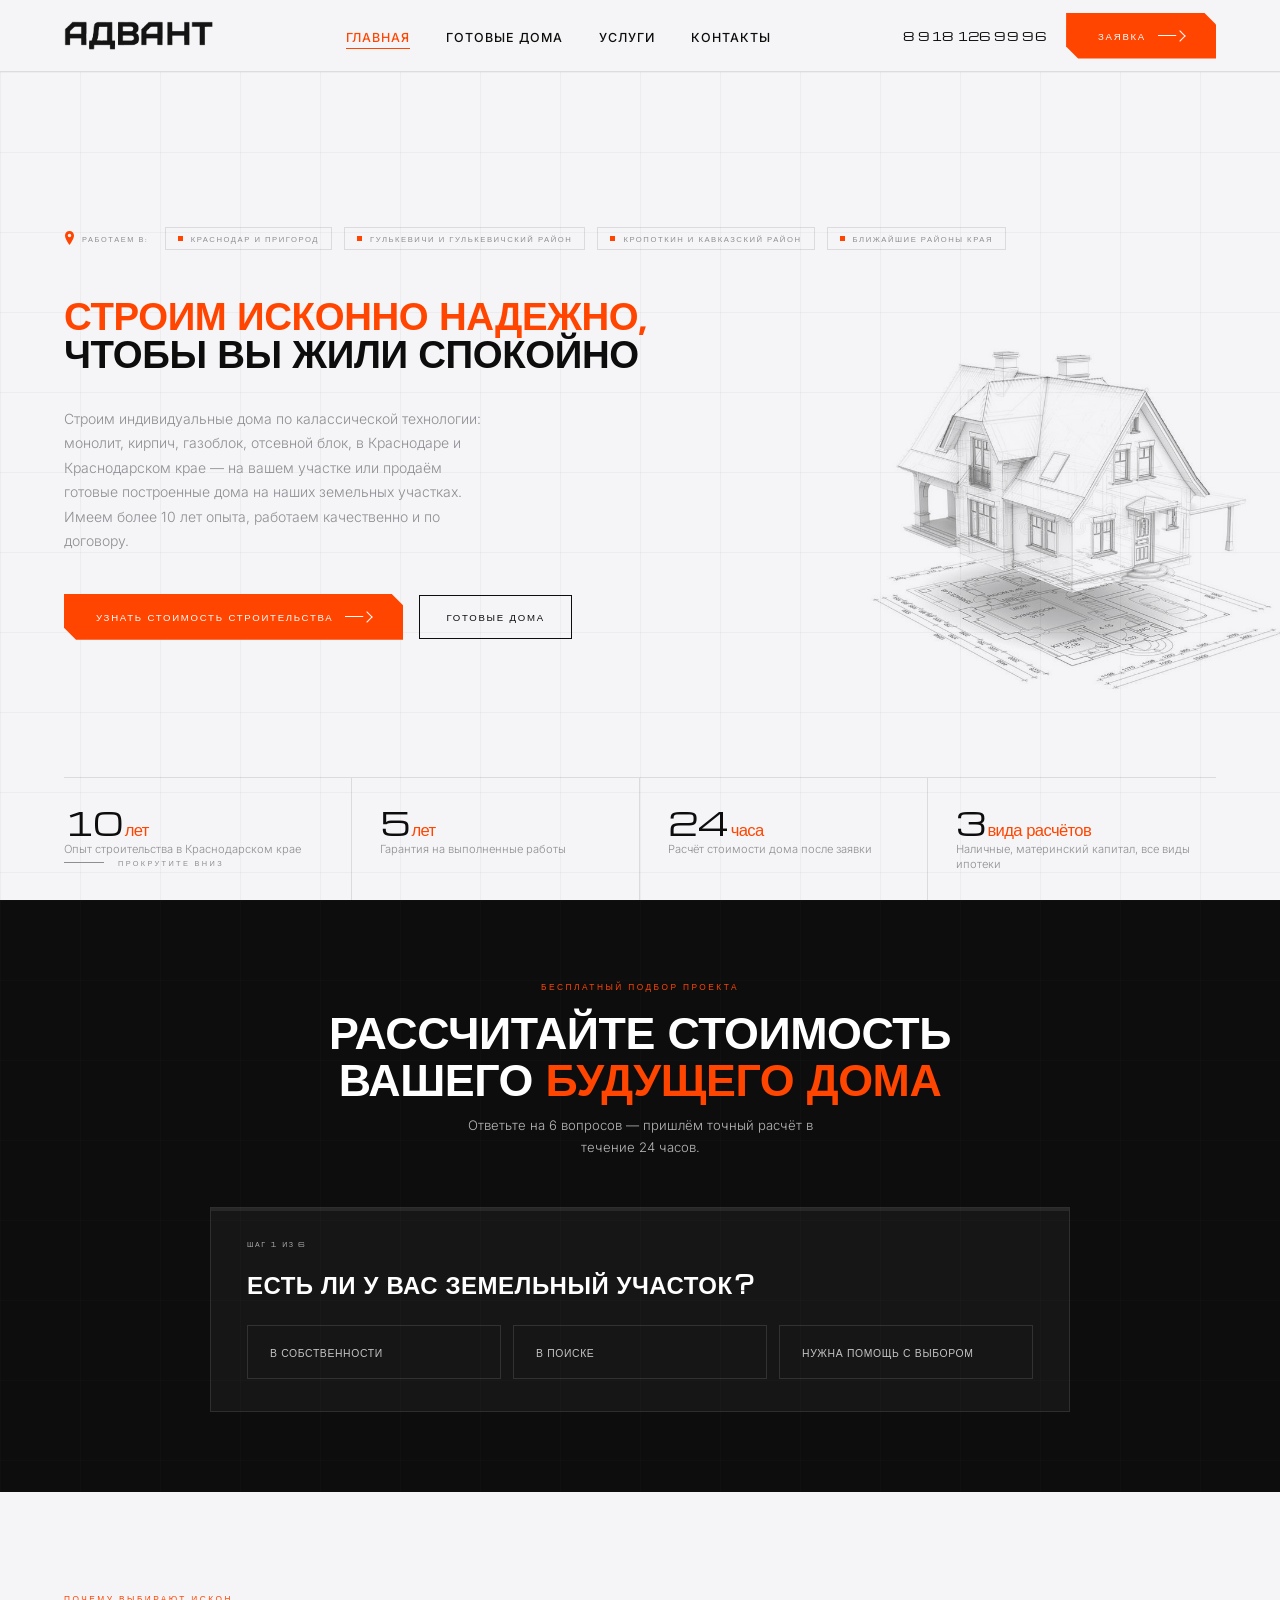
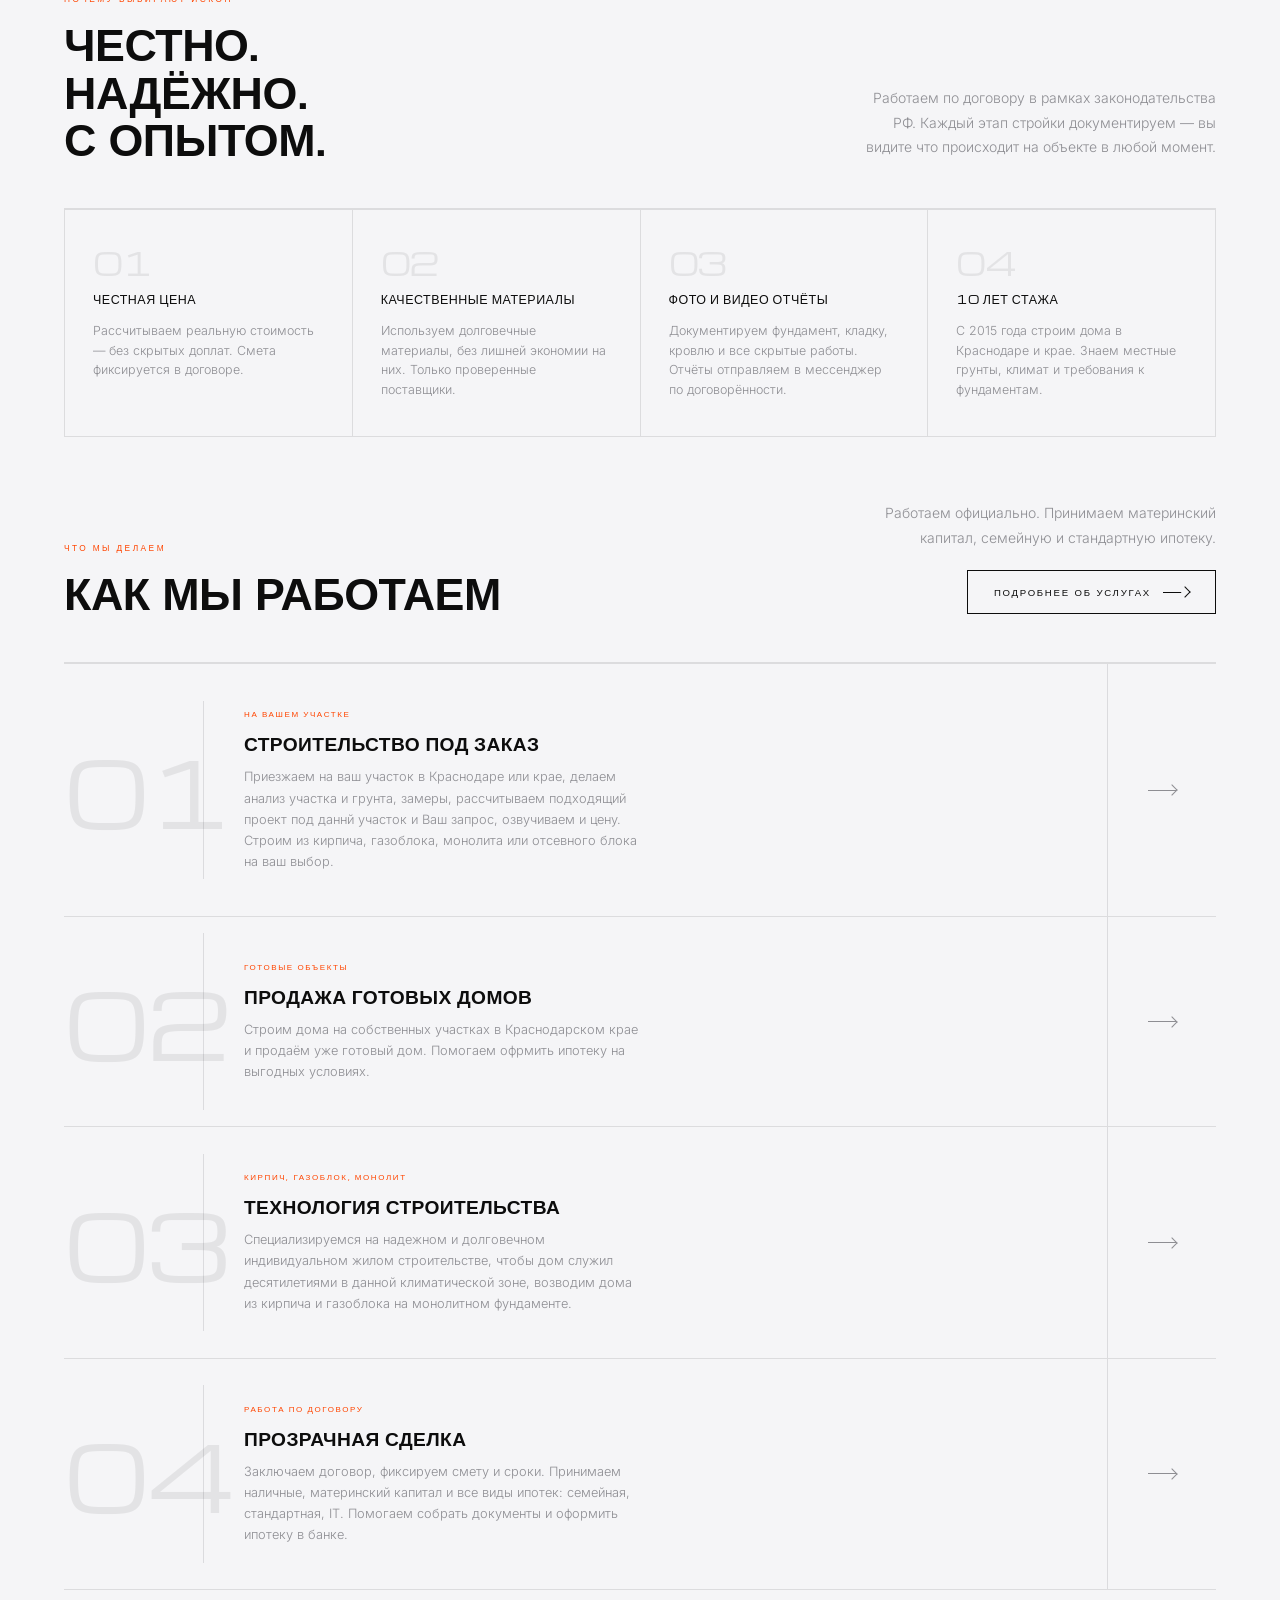
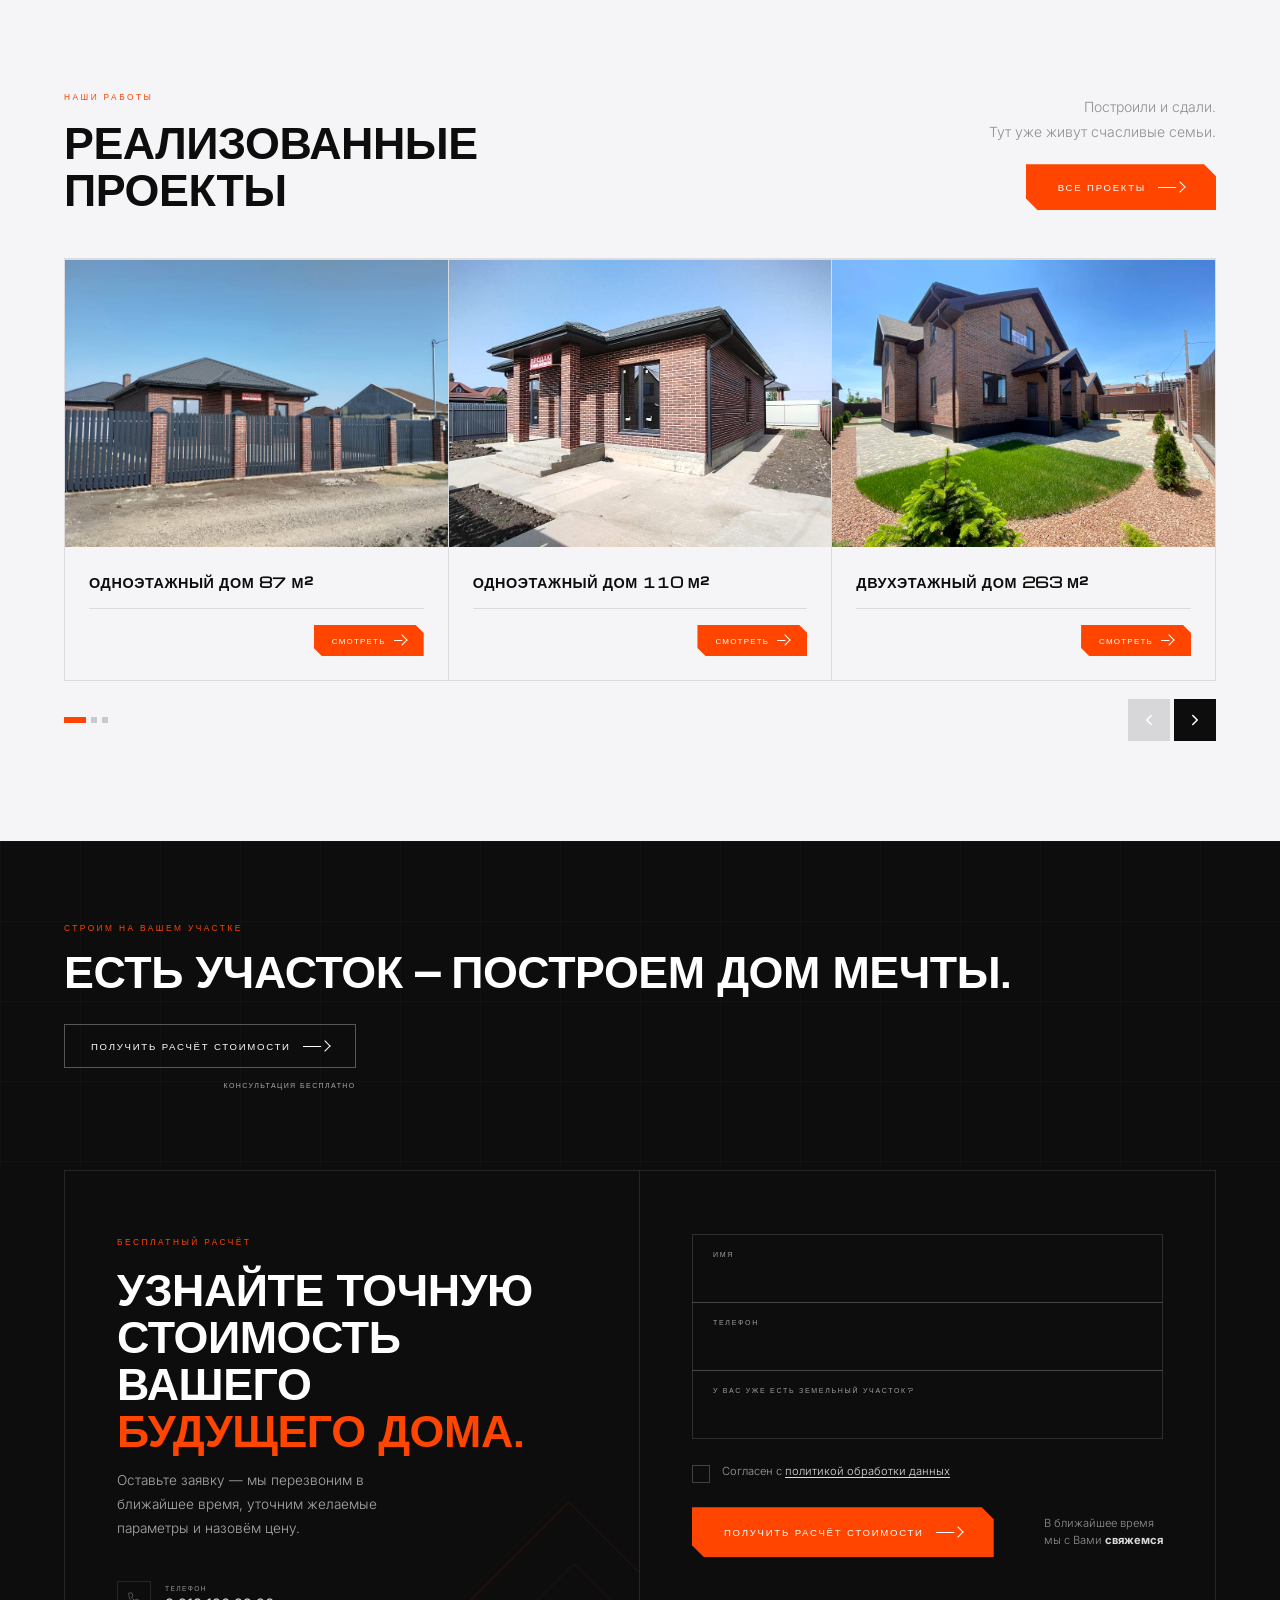
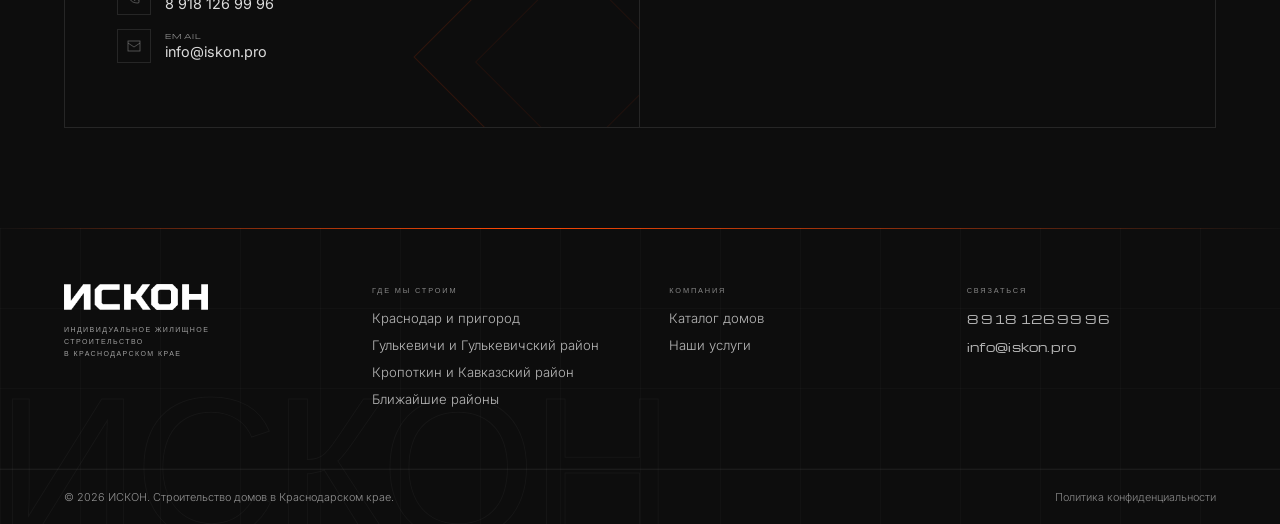
==== index.html @ a6f0900a "Add privacy policy editor to admin panel - data/privacy.json: privacy policy content extracted from " ====
<!DOCTYPE html>
<!-- v2.1.0 -->
<html lang="ru">
<head>
  <!-- Yandex.Metrika counter -->
  <script type="text/javascript">
    (function(m,e,t,r,i,k,a){
        m[i]=m[i]||function(){(m[i].a=m[i].a||[]).push(arguments)};
        m[i].l=1*new Date();
        for (var j = 0; j < document.scripts.length; j++) {if (document.scripts[j].src === r) { return; }}
        k=e.createElement(t),a=e.getElementsByTagName(t)[0],k.async=1,k.src=r,a.parentNode.insertBefore(k,a)
    })(window, document,'script','https://mc.yandex.ru/metrika/tag.js?id=109135165', 'ym');
    ym(109135165, 'init', {ssr:true, webvisor:true, clickmap:true, ecommerce:"dataLayer", referrer: document.referrer, url: location.href, accurateTrackBounce:true, trackLinks:true});
  </script>
  <noscript><div><img src="https://mc.yandex.ru/watch/109135165" style="position:absolute; left:-9999px;" alt="" /></div></noscript>
  <!-- /Yandex.Metrika counter -->
  <meta charset="UTF-8" />
  <meta name="viewport" content="width=device-width, initial-scale=1.0" />
  <title>ИСКОН — Строительство и продажа частных домов в Краснодаре и Краснодарском крае</title>
  <meta name="description" content="Строим качественные дома в Краснодаре и крае. 10 лет опыта. Используем кирпич и газоблок. Сопровождаем сделки по ипотеке. Фото-отчёты всех этапов строительства." />
  <meta name="keywords" content="строительство домов Краснодар, купить дом Краснодарский край, ИЖС Краснодар, кирпичный дом под ключ, дома из газоблока Краснодар" />
  <meta property="og:title"       content="ИСКОН — Строительство домов в Краснодаре" />
  <meta property="og:description" content="Строим на вашем участке и продаём готовые дома в Краснодарском крае. 10 лет опыта. Кирпич, газоблок, вальмовые кровли." />
  <meta property="og:image"       content="images/og-cover.jpg" />
  <meta property="og:type"        content="website" />
  <link rel="canonical" href="https://iskon.pro/" />
  <link rel="icon" href="images/favicon.ico" type="image/x-icon" />
  <link rel="preconnect" href="https://fonts.googleapis.com" />
  <link rel="preconnect" href="https://fonts.gstatic.com" crossorigin />
  <link href="https://fonts.googleapis.com/css2?family=Michroma&family=Inter:wght@300;400;500&display=swap" rel="stylesheet" />
  <link rel="stylesheet" href="css/main.css?v=5" />

  <style>
    body { padding-top: 72px; }

    /* HERO */
    .hero {
      min-height: calc(100svh - 72px);
      padding: 0 5vw;
      display: grid;
      grid-template-rows: 1fr auto;
      position: relative;
      overflow: hidden;
    }
    .hero::before {
      content: '';
      position: absolute; inset: 0;
      background-image:
        linear-gradient(rgba(13,13,13,0.035) 1px, transparent 1px),
        linear-gradient(90deg, rgba(13,13,13,0.035) 1px, transparent 1px);
      background-size: 80px 80px;
      pointer-events: none;
    }
    /* Эскиз дома — чертёж в сетке */
    .hero__bg-letter {
      position: absolute;
      right: -1vw; top: 54%;
      transform: translateY(-50%);
      width: clamp(240px, 34vw, 520px);
      user-select: none;
      pointer-events: none;
      mix-blend-mode: multiply;   /* убирает белый фон — видны только линии */
      opacity: 0.65;
    }
    .hero__inner {
      display: flex;
      flex-direction: column;
      justify-content: center;
      position: relative; z-index: 1;
      padding-top: 6vh;
      padding-bottom: 4vh;
    }
    .hero__labels {
      display: flex; gap: 12px; flex-wrap: wrap;
      margin-bottom: 44px;
      animation: fade-up 0.7s var(--ease) 0.1s both;
    }
    .hero__title {
      margin-bottom: 36px;
      animation: fade-up 0.9s var(--ease) 0.25s both;
    }
    .hero__title .accent { color: var(--orange); }
    .title-dot {
      display: inline-block;
      width: 10px; height: 10px;
      background: var(--orange);
      vertical-align: middle;
      margin: 0 14px 0.12em;
    }
    .hero__body {
      display: flex; flex-direction: column; gap: 40px;
      max-width: 640px;
      animation: fade-up 0.8s var(--ease) 0.5s both;
    }
    .hero__cta { display: flex; align-items: center; gap: 16px; flex-wrap: wrap; }

    .hero__stats {
      display: grid;
      grid-template-columns: repeat(4, 1fr);
      border-top: var(--divider);
      position: relative; z-index: 1;
      animation: fade-up 0.7s var(--ease) 0.85s both;
    }
    .stat {
      padding: 28px 0 28px 28px;
      border-right: var(--divider);
      display: flex; flex-direction: column; gap: 4px;
    }
    .stat:first-child { padding-left: 0; }
    .stat:last-child  { border-right: none; }
    .stat__val {
      font-family: var(--f-head);
      font-size: clamp(1.4rem, 2.5vw, 2.2rem);
      color: var(--black); letter-spacing: -0.02em; line-height: 1;
    }
    .stat__val .u { font-size: 0.52em; color: var(--orange); margin-left: 2px; }
    .stat__key {
      font-family: var(--f-body);
      font-size: 0.7rem; font-weight: 300;
      color: var(--grey); line-height: 1.35;
    }

    .scroll-hint {
      position: fixed;
      bottom: 32px; left: 5vw;
      display: flex; align-items: center; gap: 14px;
      z-index: 1;
      animation: fade-up 0.6s var(--ease) 1.2s both;
      transition: opacity 0.3s;
    }
    .scroll-hint.hidden { opacity: 0; pointer-events: none; }
    .scroll-line {
      width: 40px; height: 1px;
      background: var(--grey); position: relative; overflow: hidden;
    }
    .scroll-line::after {
      content: ''; position: absolute; top: 0; left: -100%;
      width: 100%; height: 100%;
      background: var(--orange);
      animation: scan-line 2.2s ease-in-out 1.5s infinite;
    }
    .scroll-text {
      font-family: var(--f-head);
      font-size: 0.46rem; letter-spacing: 0.32em; text-transform: uppercase;
      color: var(--grey);
    }

    /* ПРЕИМУЩЕСТВА */
    .adv-grid {
      display: grid;
      grid-template-columns: repeat(4, 1fr);
      border-top: var(--divider);
      border-left: var(--divider);
    }
    .adv-cell {
      padding: 36px 28px;
      border-right: var(--divider); border-bottom: var(--divider);
      display: flex; flex-direction: column; gap: 14px;
      position: relative; overflow: hidden;
      transition: background 0.3s;
    }
    .adv-cell:hover { background: rgba(255,69,0,0.03); }
    .adv-cell::after {
      content: ''; position: absolute; bottom: 0; left: 0;
      width: 0; height: 2px; background: var(--orange);
      transition: width 0.5s var(--ease);
    }
    .adv-cell:hover::after { width: 100%; }
    .adv-num {
      font-family: var(--f-head);
      font-size: 2rem; color: var(--black); opacity: 0.07;
      letter-spacing: -0.04em; line-height: 1; user-select: none;
      transition: color 0.35s, opacity 0.35s;
    }
    .adv-cell:hover .adv-num { color: var(--orange); opacity: 1; }
    .adv-title {
      font-family: var(--f-head);
      font-size: 0.78rem; text-transform: uppercase;
      letter-spacing: 0.04em; color: var(--black); line-height: 1.2;
    }
    .adv-desc {
      font-family: var(--f-body);
      font-size: 0.78rem; font-weight: 300;
      color: var(--grey); line-height: 1.6;
    }

    /* УСЛУГИ */
    .services-list { display: flex; flex-direction: column; }
    .service-item {
      display: grid;
      grid-template-columns: 140px 1fr auto;
      align-items: center;
      border-bottom: var(--divider);
      position: relative; overflow: hidden;
      cursor: pointer; text-decoration: none; color: inherit;
    }
    .service-item:first-child { border-top: var(--divider); }
    .service-item::before {
      content: '';
      position: absolute; inset: 0; background: var(--black);
      transform: scaleX(0); transform-origin: left;
      transition: transform 0.55s var(--ease); z-index: 0;
    }
    .service-item:hover::before { transform: scaleX(1); }
    .service-item > * { position: relative; z-index: 1; }

    .svc-num-cell {
      padding: 44px 32px 44px 0;
      border-right: var(--divider); transition: border-color 0.4s;
    }
    .service-item:hover .svc-num-cell { border-right-color: rgba(255,255,255,0.1); }
    .svc-num {
      font-family: var(--f-head);
      font-size: clamp(3.5rem, 7vw, 6rem); line-height: 1;
      color: var(--black); opacity: 0.07; letter-spacing: -0.04em; user-select: none;
      transition: color 0.35s var(--ease), opacity 0.35s var(--ease);
    }
    .service-item:hover .svc-num { color: var(--orange); opacity: 1; }

    .svc-content {
      padding: 44px 40px; border-right: var(--divider); transition: border-color 0.4s;
    }
    .service-item:hover .svc-content { border-right-color: rgba(255,255,255,0.1); }
    .svc-accent {
      font-family: var(--f-head);
      font-size: 0.5rem; letter-spacing: 0.2em; text-transform: uppercase;
      color: var(--orange); margin-bottom: 10px;
    }
    .svc-title {
      font-family: var(--f-head);
      font-size: clamp(0.9rem, 1.6vw, 1.2rem);
      text-transform: uppercase; letter-spacing: 0.02em;
      color: var(--black); transition: color 0.35s var(--ease); margin-bottom: 10px;
    }
    .service-item:hover .svc-title { color: #fff; }
    .svc-desc {
      font-family: var(--f-body);
      font-size: 0.8rem; font-weight: 300; line-height: 1.65;
      color: var(--grey); max-width: 50ch; transition: color 0.35s;
    }
    .service-item:hover .svc-desc { color: rgba(255,255,255,0.45); }

    .svc-arrow { padding: 44px 40px; min-width: 80px; display: flex; align-items: center; justify-content: flex-end; }
    .svc-arr-line {
      width: 28px; height: 1px; background: var(--grey); position: relative;
      transition: width 0.4s var(--ease), background 0.35s;
    }
    .svc-arr-line::after {
      content: ''; position: absolute; right: 0; top: -3.5px;
      width: 8px; height: 8px;
      border-top: 1px solid var(--grey); border-right: 1px solid var(--grey);
      transform: rotate(45deg); transition: border-color 0.35s;
    }
    .service-item:hover .svc-arr-line { width: 48px; background: var(--orange); }
    .service-item:hover .svc-arr-line::after { border-color: var(--orange); }

    /* TECH STRIP */
    .tech-strip {
      display: grid; grid-template-columns: repeat(4, 1fr);
      border-top: var(--divider); border-bottom: var(--divider); margin: 0 5vw;
    }
    .tech-cell {
      padding: 28px 32px; border-right: var(--divider);
      display: flex; flex-direction: column; gap: 6px;
      position: relative; overflow: hidden; transition: background 0.3s;
    }
    .tech-cell:last-child { border-right: none; }
    .tech-cell::after {
      content: ''; position: absolute; bottom: 0; left: 0;
      width: 0; height: 2px; background: var(--orange);
      transition: width 0.5s var(--ease);
    }
    .tech-cell:hover::after { width: 100%; }
    .tech-cell:hover { background: rgba(255,69,0,0.03); }
    .tech-val {
      font-family: var(--f-head);
      font-size: clamp(1.2rem, 2.2vw, 1.9rem);
      color: var(--black); letter-spacing: -0.02em; line-height: 1;
    }
    .tech-val sup { font-size: 0.45em; color: var(--orange); vertical-align: super; margin-left: 2px; }
    .tech-lbl { font-family: var(--f-body); font-size: 0.7rem; font-weight: 300; color: var(--grey); line-height: 1.4; }
    .tech-std {
      font-family: var(--f-head);
      font-size: 0.4rem; letter-spacing: 0.2em; text-transform: uppercase;
      color: rgba(142,142,147,0.45); margin-top: 2px;
    }

    /* PROJECT CAROUSEL */
    .proj-carousel { position: relative; }
    .proj-car__wrap { overflow: hidden; border-top: var(--divider); border-left: var(--divider); }
    .proj-car__track { display: flex; transition: transform 0.45s cubic-bezier(0.16,1,0.3,1); will-change: transform; }
    .proj-car__slide { flex: 0 0 33.3333%; border-right: var(--divider); border-bottom: var(--divider); min-width: 0; }
    .proj-car__nav { display: flex; align-items: center; justify-content: space-between; padding: 18px 0 0; }
    .proj-car__btns { display: flex; gap: 4px; }
    .proj-car__btn { width: 42px; height: 42px; background: var(--black); color: #fff; border: none; cursor: pointer; display: flex; align-items: center; justify-content: center; transition: background 0.2s; flex-shrink: 0; font-size: 18px; }
    .proj-car__btn:hover:not(:disabled) { background: var(--orange); }
    .proj-car__btn:disabled { background: rgba(0,0,0,0.12); cursor: default; }
    .proj-car__dots { display: flex; gap: 5px; align-items: center; }
    .proj-car__dot { width: 6px; height: 6px; background: rgba(0,0,0,0.18); border: none; cursor: pointer; padding: 0; border-radius: 0; transition: all 0.25s; }
    .proj-car__dot.active { background: var(--orange); width: 22px; }
    @media (max-width: 1024px) { .proj-car__slide { flex: 0 0 50%; } }
    @media (max-width: 640px)  { .proj-car__slide { flex: 0 0 100%; } }

    .photo-placeholder {
      width: 100%; height: 100%;
      display: flex; align-items: center; justify-content: center;
      background: linear-gradient(135deg, #d8d8da 0%, #c8c8cc 100%);
      transition: transform 0.7s var(--ease);
    }
    .card:hover .photo-placeholder { transform: scale(1.05); }
    .photo-placeholder svg { width: 52px; height: 52px; opacity: 0.2; }

    /* RESPONSIVE */
    @media (max-width: 1024px) {
      .hero__stats { grid-template-columns: repeat(2,1fr); }
      .stat:nth-child(2) { border-right: none; }
      .stat:nth-child(3) { border-top: var(--divider); }
      .stat:nth-child(4) { border-top: var(--divider); border-right: none; }
      .tech-strip { grid-template-columns: repeat(2,1fr); }
      .tech-cell:nth-child(2) { border-right: none; }
      .tech-cell:nth-child(3) { border-top: var(--divider); }
      .tech-cell:nth-child(4) { border-right: none; border-top: var(--divider); }
      .adv-grid { grid-template-columns: repeat(2,1fr); }
    }
    @media (max-width: 768px) {
      .service-item { grid-template-columns: 64px 1fr; }
      .svc-num-cell { padding: 28px 14px 28px 0; border-right: none; }
      .svc-num { font-size: 2.8rem; }
      .svc-content { padding: 28px 0 28px 18px; border-right: none; border-left: var(--divider); }
      .svc-arrow { display: none; }
      .tech-strip { margin: 0; grid-template-columns: repeat(2,1fr); border-left: none; border-right: none; }
      .hero__bg-letter { display: none; }
      .adv-grid { grid-template-columns: 1fr; }
      #form > div { grid-template-columns: 1fr !important; }
      #form > div > div:first-child { border-right: none !important; border-bottom: 1px solid rgba(255,255,255,0.1) !important; }
      #form > div > div { padding: 40px 24px !important; }
    }
    @media (max-width: 480px) {
      .hero__stats { grid-template-columns: repeat(2,1fr); }
      .hero__labels { gap: 6px 8px; margin-bottom: 24px; }
      .hero__labels .geo-strip__label { flex: 0 0 100%; margin-bottom: 2px; }
      .hero__labels .tag { font-size: 0.5rem; padding: 5px 11px; }
    }

    /* QUIZ RESPONSIVE */
    @media (max-width: 768px) {
      #quiz-section { padding: 56px 5vw; }
      #quiz-card > div:first-child + div { padding: 18px 20px 0; }
      #quiz-card > div:last-child { padding: 16px 20px 24px; }
      #quiz-final { padding: 32px 20px; }
      #quiz-final > div:first-child { margin: -32px -20px 28px; }
      #quiz-thanks { padding: 48px 20px; }
    }
    @media (max-width: 480px) {
      #quiz-section { padding: 48px 4vw; }
      #quiz-options { grid-template-columns: 1fr !important; }
      #quiz-form { max-width: 100% !important; }
    }

    /* ── PROJECT MODAL ── */
    #proj-modal{display:none;position:fixed;inset:0;background:rgba(13,13,13,.85);z-index:400;align-items:center;justify-content:center;padding:16px;}
    #proj-modal.open{display:flex;}
    .proj-m{background:var(--snow);max-width:860px;width:100%;max-height:92vh;overflow-y:auto;position:relative;}
    .proj-m__close{position:absolute;top:14px;right:14px;width:32px;height:32px;background:var(--black);color:#fff;border:none;cursor:pointer;font-size:22px;line-height:1;display:flex;align-items:center;justify-content:center;z-index:10;}
    .proj-m__slider{position:relative;aspect-ratio:16/9;background:#111;overflow:hidden;touch-action:pan-y;}
    .proj-m__slider img{width:100%;height:100%;object-fit:cover;display:block;-webkit-user-drag:none;user-select:none;}
    .proj-m__arr{position:absolute;top:50%;transform:translateY(-50%);width:44px;height:44px;background:rgba(13,13,13,.6);color:#fff;border:none;cursor:pointer;display:flex;align-items:center;justify-content:center;z-index:2;transition:background .2s;}
    .proj-m__arr:hover{background:rgba(13,13,13,.9);}
    .proj-m__arr--l{left:10px;}
    .proj-m__arr--r{right:10px;}
    .proj-m__counter{position:absolute;bottom:10px;right:12px;background:rgba(13,13,13,.6);color:#fff;font-family:var(--f-head);font-size:.4rem;letter-spacing:.14em;padding:4px 10px;pointer-events:none;}
    .proj-m__body{padding:26px;display:flex;flex-direction:column;gap:14px;}
    .proj-m__specs{display:grid;grid-template-columns:repeat(3,1fr);border:var(--divider);}
    .proj-m__spec{padding:9px 12px;border-right:var(--divider);display:flex;flex-direction:column;gap:3px;}
    .proj-m__spec:last-child{border-right:none;}
    @media(max-width:480px){.proj-m__arr{width:36px;height:36px;}}
  </style>
</head>
<body>

<!-- Скрытая форма для Netlify (квиз) -->
<form name="quiz-lead" data-netlify="true" netlify-honeypot="bot-field" style="display:none;">
  <input type="hidden" name="form-name" value="quiz-lead"/>
  <input name="name"/><input name="phone"/><input name="messenger"/>
  <input name="step1"/><input name="step2"/><input name="step3"/>
  <input name="step4"/><input name="step5"/><input name="step6"/>
  <input name="source"/><input name="url"/><input name="date"/>
</form>

<!-- NAV -->
<nav class="nav" role="navigation">
  <a href="index.html" class="nav__logo" aria-label="ИСКОН — главная">
    <img src="images/logo-black.png" alt="ИСКОН" style="height:30px;width:auto;object-fit:contain;" />
  </a>
  <ul class="nav__links">
    <li><a href="index.html" class="active">Главная</a></li>
    <li><a href="catalog.html">Готовые дома</a></li>
    <li><a href="services.html">Услуги</a></li>
    <li><a href="#footer">Контакты</a></li>
  </ul>
  <div class="nav__right">
    <a href="tel:+79181269996" class="nav__phone">8 918 126 99 96</a>
    <a href="#form" class="btn btn--primary">
      <span>Заявка</span>
      <span class="btn__arr"></span>
    </a>
  </div>
  <button class="nav__burger" id="burger" aria-label="Меню" aria-expanded="false">
    <span></span><span></span><span></span>
  </button>
</nav>

<div class="nav__mobile" id="mobile-menu" role="navigation">
  <a href="index.html">Главная</a>
  <a href="catalog.html">Готовые дома</a>
  <a href="services.html">Услуги</a>
  <a href="#footer">Контакты</a>
  <a href="tel:+79181269996" style="color:var(--orange);">8 918 126 99 96</a>
</div>

<!-- HERO -->
<section class="hero" id="hero" aria-label="Главный экран">
  <!-- Эскиз-чертёж дома из загруженного изображения -->
  <div class="hero__bg-letter" aria-hidden="true">
    <img
      src="images/house-sketch.jpg"
      alt=""
      style="width:100%;display:block;object-fit:contain;"
      draggable="false"
    />
  </div>

  <div class="hero__inner">
    <div class="hero__labels">
      <span class="geo-strip__label" style="margin-right:4px;">
        <svg width="11" height="14" viewBox="0 0 11 14" fill="none" aria-hidden="true"><path d="M5.5 0C3.015 0 1 2.015 1 4.5c0 3.375 4.5 9.5 4.5 9.5S10 7.875 10 4.5C10 2.015 7.985 0 5.5 0zm0 6.25a1.75 1.75 0 110-3.5 1.75 1.75 0 010 3.5z" fill="var(--orange)"/></svg>
        Работаем в:
      </span>
      <div class="tag"><div class="tag__dot"></div>Краснодар и пригород</div>
      <div class="tag"><div class="tag__dot" style="animation-delay:.4s"></div>Гулькевичи и Гулькевичский район</div>
      <div class="tag"><div class="tag__dot" style="animation-delay:.8s"></div>Кропоткин и Кавказский район</div>
      <div class="tag"><div class="tag__dot" style="animation-delay:1.2s"></div>Ближайшие районы края</div>
    </div>

    <h1 class="hero__title t-hero" style="font-size:clamp(1.9rem,3vw,2.6rem);">

      <span class="accent">СТРОИМ ИСКОННО НАДЕЖНО,</span><br />
      ЧТОБЫ ВЫ ЖИЛИ СПОКОЙНО
    </h1>

    <div class="hero__body">
      <p class="t-body" style="max-width:48ch;color:var(--grey);">
        Строим индивидуальные дома по каласcической технологии: монолит, кирпич, газоблок, отсевной блок, в Краснодаре и Краснодарском крае — на вашем участке
        или продаём готовые построенные дома на наших земельных участках. Имеем более 10 лет опыта, работаем качественно и по договору.
      </p>
      <div class="hero__cta">
        <a href="#form" class="btn btn--primary">
          <span>Узнать стоимость строительства</span>
          <span class="btn__arr"></span>
        </a>
        <a href="catalog.html" class="btn btn--ghost">
          <span>Готовые дома</span>
        </a>
      </div>
    </div>
  </div>

  <div class="hero__stats" role="list">
    <div class="stat" role="listitem">
      <span class="stat__val">10<span class="u">лет</span></span>
      <span class="stat__key">Опыт строительства в Краснодарском крае</span>
    </div>
    <div class="stat" role="listitem">
      <span class="stat__val">5<span class="u">лет</span></span>
      <span class="stat__key">Гарантия на выполненные работы</span>
    </div>
    <div class="stat" role="listitem">
      <span class="stat__val">24<span class="u">часа</span></span>
      <span class="stat__key">Расчёт стоимости дома после заявки</span>
    </div>
    <div class="stat" role="listitem">
      <span class="stat__val">3<span class="u">вида расчётов</span></span>
      <span class="stat__key">Наличные, материнский капитал, все виды ипотеки</span>
    </div>
  </div>
</section>

<div class="scroll-hint" id="scroll-hint" aria-hidden="true">
  <div class="scroll-line"></div>
  <span class="scroll-text">Прокрутите вниз</span>
</div>

<!-- КВИЗ -->
<section id="quiz-section" style="background:var(--black);padding:80px 5vw;position:relative;overflow:hidden;">
  <div style="position:absolute;inset:0;background-image:linear-gradient(rgba(255,255,255,0.012) 1px,transparent 1px),linear-gradient(90deg,rgba(255,255,255,0.012) 1px,transparent 1px);background-size:80px 80px;pointer-events:none;"></div>
  <div style="position:relative;z-index:1;max-width:860px;margin:0 auto;">

    <!-- Заголовок секции -->
    <div style="text-align:center;margin-bottom:48px;">
      <div class="t-label" style="margin-bottom:14px;">Бесплатный подбор проекта</div>
      <h2 class="t-h2" style="color:#fff;">Рассчитайте стоимость<br/>вашего <span style="color:var(--orange);">будущего дома</span></h2>
      <p style="margin-top:14px;font-family:var(--f-body);font-size:0.82rem;font-weight:300;color:rgba(255,255,255,0.7);max-width:44ch;margin-left:auto;margin-right:auto;line-height:1.7;">Ответьте на 6 вопросов — пришлём точный расчёт в течение 24 часов.</p>
    </div>

    <!-- Карточка квиза -->
    <div id="quiz-card" style="background:rgba(255,255,255,0.04);border:1px solid rgba(255,255,255,0.1);padding:0;">

      <!-- Прогресс-бар -->
      <div style="height:3px;background:rgba(255,255,255,0.08);position:relative;overflow:hidden;">
        <div id="quiz-progress" style="position:absolute;left:0;top:0;height:100%;background:var(--orange);width:0%;transition:width 0.5s var(--ease);"></div>
      </div>

      <!-- Шапка шага -->
      <div style="padding:28px 36px 0;display:flex;align-items:center;justify-content:space-between;gap:16px;">
        <div style="font-family:var(--f-head);font-size:0.44rem;letter-spacing:0.22em;text-transform:uppercase;color:rgba(255,255,255,0.65);">
          Шаг <span id="quiz-step-num">1</span> из 6
        </div>
        <button id="quiz-back" onclick="quizBack()" style="display:none;background:none;border:1px solid rgba(255,255,255,0.15);color:rgba(255,255,255,0.5);font-family:var(--f-head);font-size:0.42rem;letter-spacing:0.18em;text-transform:uppercase;padding:7px 14px;cursor:pointer;transition:all 0.2s;" onmouseover="this.style.borderColor='rgba(255,255,255,0.4)';this.style.color='#fff'" onmouseout="this.style.borderColor='rgba(255,255,255,0.15)';this.style.color='rgba(255,255,255,0.5)'">← Назад</button>
      </div>

      <!-- Вопрос -->
      <div style="padding:20px 36px 32px;">
        <h3 id="quiz-question" style="font-family:var(--f-head);font-size:clamp(1rem,2.2vw,1.5rem);text-transform:uppercase;letter-spacing:0.02em;color:#fff;line-height:1.2;margin-bottom:28px;"></h3>

        <!-- Варианты ответов -->
        <div id="quiz-options" style="display:grid;gap:12px;"></div>

        <!-- Кнопка «Далее» для множественного выбора -->
        <div id="quiz-next-wrap" style="display:none;margin-top:24px;">
          <button onclick="quizNextMulti()" class="btn btn--primary" style="padding:16px 36px;">
            <span>Далее</span><span class="btn__arr"></span>
          </button>
        </div>
      </div>
    </div>

    <!-- Финальный экран -->
    <div id="quiz-final" style="display:none;background:rgba(255,255,255,0.04);border:1px solid rgba(255,255,255,0.1);padding:48px 36px;">
      <div style="height:3px;background:var(--orange);margin:-48px -36px 40px;"></div>
      <div style="margin-bottom:20px;">
        <button onclick="quizBackFromFinal()" style="background:none;border:1px solid rgba(255,255,255,0.15);color:rgba(255,255,255,0.5);font-family:var(--f-head);font-size:0.42rem;letter-spacing:0.18em;text-transform:uppercase;padding:7px 14px;cursor:pointer;transition:all 0.2s;" onmouseover="this.style.borderColor='rgba(255,255,255,0.4)';this.style.color='#fff'" onmouseout="this.style.borderColor='rgba(255,255,255,0.15)';this.style.color='rgba(255,255,255,0.5)'">← Назад</button>
      </div>
      <div style="text-align:center;margin-bottom:32px;">
        <div class="t-label" style="margin-bottom:12px;">Расчёт готов на 98%</div>
        <h3 style="font-family:var(--f-head);font-size:clamp(1.1rem,2.5vw,1.7rem);text-transform:uppercase;color:#fff;line-height:1.15;">Осталось указать<br/><span style="color:var(--orange);">куда отправить</span></h3>
        <p style="margin-top:12px;font-family:var(--f-body);font-size:0.78rem;font-weight:300;color:rgba(255,255,255,0.7);max-width:40ch;margin-left:auto;margin-right:auto;line-height:1.65;">Отправим персональный расчёт в удобный мессенджер в течение 24 часов</p>
      </div>
      <form id="quiz-form" style="display:flex;flex-direction:column;gap:0;max-width:480px;margin:0 auto;">
        <div style="border:1px solid rgba(255,255,255,0.12);margin-bottom:-1px;position:relative;transition:border-color 0.2s;" onfocusin="this.style.borderColor='rgba(255,69,0,0.5)';this.style.zIndex='1'" onfocusout="this.style.borderColor='rgba(255,255,255,0.12)';this.style.zIndex='0'">
          <label style="position:absolute;top:9px;left:18px;font-family:var(--f-head);font-size:0.4rem;letter-spacing:0.22em;text-transform:uppercase;color:rgba(255,255,255,0.65);pointer-events:none;">Ваше имя</label>
          <input id="qf-name" type="text" placeholder="Имя" autocomplete="given-name" required style="width:100%;padding:30px 18px 12px;background:transparent;border:none;outline:none;font-family:var(--f-body);font-size:0.95rem;color:#fff;caret-color:var(--orange);" />
        </div>
        <div style="border:1px solid rgba(255,255,255,0.12);margin-bottom:-1px;position:relative;transition:border-color 0.2s;" onfocusin="this.style.borderColor='rgba(255,69,0,0.5)';this.style.zIndex='1'" onfocusout="this.style.borderColor='rgba(255,255,255,0.12)';this.style.zIndex='0'">
          <label style="position:absolute;top:9px;left:18px;font-family:var(--f-head);font-size:0.4rem;letter-spacing:0.22em;text-transform:uppercase;color:rgba(255,255,255,0.65);pointer-events:none;">Телефон</label>
          <input id="qf-phone" type="tel" placeholder="+7" autocomplete="tel" required style="width:100%;padding:30px 18px 12px;background:transparent;border:none;outline:none;font-family:var(--f-body);font-size:0.95rem;color:#fff;caret-color:var(--orange);" />
        </div>
        <div style="border:1px solid rgba(255,255,255,0.12);padding:16px 18px;margin-bottom:24px;">
          <div style="font-family:var(--f-head);font-size:0.42rem;letter-spacing:0.2em;text-transform:uppercase;color:rgba(255,255,255,0.65);margin-bottom:12px;">Удобный мессенджер</div>
          <div style="display:flex;gap:10px;flex-wrap:wrap;">
            <label id="msg-wa" style="display:flex;align-items:center;gap:8px;padding:10px 18px;border:1px solid rgba(255,255,255,0.15);cursor:pointer;transition:all 0.2s;min-height:44px;">
              <input type="radio" name="messenger" value="WhatsApp" style="display:none;" onchange="selectMessenger('msg-wa')" />
              <svg width="16" height="16" viewBox="0 0 24 24" fill="none"><path d="M17.472 14.382c-.297-.149-1.758-.867-2.03-.967-.273-.099-.471-.148-.67.15-.197.297-.767.966-.94 1.164-.173.199-.347.223-.644.075-.297-.15-1.255-.463-2.39-1.475-.883-.788-1.48-1.761-1.653-2.059-.173-.297-.018-.458.13-.606.134-.133.298-.347.446-.52.149-.174.198-.298.298-.497.099-.198.05-.371-.025-.52-.075-.149-.669-1.612-.916-2.207-.242-.579-.487-.5-.669-.51-.173-.008-.371-.01-.57-.01-.198 0-.52.074-.792.372-.272.297-1.04 1.016-1.04 2.479 0 1.462 1.065 2.875 1.213 3.074.149.198 2.096 3.2 5.077 4.487.709.306 1.262.489 1.694.625.712.227 1.36.195 1.871.118.571-.085 1.758-.719 2.006-1.413.248-.694.248-1.289.173-1.413-.074-.124-.272-.198-.57-.347z" fill="rgba(255,255,255,0.6)"/><path d="M12 0C5.373 0 0 5.373 0 12c0 2.123.553 4.112 1.524 5.84L.057 23.493a.75.75 0 00.917.902l5.918-1.548A11.95 11.95 0 0012 24c6.627 0 12-5.373 12-12S18.627 0 12 0zm0 22c-1.93 0-3.737-.502-5.31-1.38l-.38-.217-3.97 1.04 1.01-3.866-.233-.393A9.956 9.956 0 012 12C2 6.477 6.477 2 12 2s10 4.477 10 10-4.477 10-10 10z" fill="rgba(255,255,255,0.6)"/></svg>
              <span style="font-family:var(--f-head);font-size:0.5rem;letter-spacing:0.14em;text-transform:uppercase;color:rgba(255,255,255,0.6);">WhatsApp</span>
            </label>
            <label id="msg-tg" style="display:flex;align-items:center;gap:8px;padding:10px 18px;border:1px solid rgba(255,255,255,0.15);cursor:pointer;transition:all 0.2s;min-height:44px;">
              <input type="radio" name="messenger" value="Telegram" style="display:none;" onchange="selectMessenger('msg-tg')" />
              <svg width="16" height="16" viewBox="0 0 24 24" fill="none"><path d="M12 0C5.373 0 0 5.373 0 12s5.373 12 12 12 12-5.373 12-12S18.627 0 12 0zm5.562 8.248l-2.008 9.457c-.145.658-.537.818-1.084.508l-3-2.21-1.447 1.394c-.16.16-.295.295-.605.295l.213-3.053 5.56-5.023c.242-.213-.054-.333-.373-.12L7.17 14.71 4.22 13.82c-.645-.202-.658-.645.136-.953l10.895-4.202c.537-.194 1.006.12.832.947-.001 0-.521.001-.521.001z" fill="rgba(255,255,255,0.6)"/></svg>
              <span style="font-family:var(--f-head);font-size:0.5rem;letter-spacing:0.14em;text-transform:uppercase;color:rgba(255,255,255,0.6);">Telegram</span>
            </label>
            <label id="msg-call" style="display:flex;align-items:center;gap:8px;padding:10px 18px;border:1px solid rgba(255,255,255,0.15);cursor:pointer;transition:all 0.2s;min-height:44px;">
              <input type="radio" name="messenger" value="Звонок" style="display:none;" onchange="selectMessenger('msg-call')" />
              <svg width="16" height="16" viewBox="0 0 24 24" fill="none"><path d="M6.62 10.79a15.05 15.05 0 006.59 6.59l2.2-2.2c.27-.27.67-.36 1.02-.24 1.12.37 2.33.57 3.57.57.55 0 1 .45 1 1V20c0 .55-.45 1-1 1C9.39 21 3 14.61 3 7c0-.55.45-1 1-1h3.5c.55 0 1 .45 1 1 0 1.25.2 2.45.57 3.57.11.35.03.74-.25 1.02l-2.2 2.2z" fill="rgba(255,255,255,0.6)"/></svg>
              <span style="font-family:var(--f-head);font-size:0.5rem;letter-spacing:0.14em;text-transform:uppercase;color:rgba(255,255,255,0.6);">Позвонить</span>
            </label>
          </div>
        </div>
        <div style="display:flex;align-items:center;gap:14px;flex-wrap:wrap;justify-content:space-between;">
          <button type="submit" class="btn btn--primary" style="padding:18px 36px;">
            <span>Получить расчёт</span><span class="btn__arr"></span>
          </button>
          <span style="font-family:var(--f-body);font-size:0.68rem;font-weight:300;color:rgba(255,255,255,0.6);line-height:1.5;max-width:24ch;">Нажимая кнопку, вы соглашаетесь с <a href="#" onclick="openPrivacyModal();return false;" style="color:rgba(255,255,255,0.8);">политикой обработки данных</a></span>
        </div>
      </form>
    </div>

    <!-- Экран «Спасибо» -->
    <div id="quiz-thanks" style="display:none;background:rgba(255,255,255,0.04);border:1px solid rgba(255,255,255,0.1);padding:64px 36px;text-align:center;">
      <div style="width:56px;height:56px;border:2px solid var(--orange);border-radius:50%;display:flex;align-items:center;justify-content:center;margin:0 auto 24px;">
        <svg width="22" height="22" viewBox="0 0 24 24" fill="none"><path d="M5 13l4 4L19 7" stroke="var(--orange)" stroke-width="1.5" stroke-linecap="round" stroke-linejoin="round"/></svg>
      </div>
      <div class="t-label" style="margin-bottom:12px;">Заявка отправлена</div>
      <h3 style="font-family:var(--f-head);font-size:clamp(1rem,2vw,1.4rem);text-transform:uppercase;color:#fff;margin-bottom:14px;">Расчёт придёт<br/>в течение 24 часов</h3>
      <p style="font-family:var(--f-body);font-size:0.82rem;font-weight:300;color:rgba(255,255,255,0.7);line-height:1.7;max-width:36ch;margin:0 auto;">Наш менеджер свяжется с вами и предоставит детальный расчёт по вашим параметрам.</p>
    </div>

  </div>
</section>

<!-- ПРЕИМУЩЕСТВА -->
<section class="section" id="advantages" style="padding-bottom:32px;">
  <header class="section-header">
    <div class="section-header__left">
      <span class="t-label">Почему выбирают ИСКОН</span>
      <h2 class="t-h2">Честно.<br />Надёжно.<br />С опытом.</h2>
    </div>
    <div class="section-header__right">
      <p class="t-body" style="max-width:40ch;text-align:right;">
        Работаем по договору в рамках законодательства РФ.
        Каждый этап стройки документируем — вы видите
        что происходит на объекте в любой момент.
      </p>
    </div>
  </header>

  <div class="adv-grid">
    <div class="adv-cell">
      <span class="adv-num" aria-hidden="true">01</span>
      <div class="adv-title">Честная цена</div>
      <div class="adv-desc">Рассчитываем реальную стоимость — без скрытых доплат. Смета фиксируется в договоре.</div>
    </div>
    <div class="adv-cell">
      <span class="adv-num" aria-hidden="true">02</span>
      <div class="adv-title">Качественные материалы</div>
      <div class="adv-desc">Используем долговечные материалы, без лишней экономии на них. Только проверенные поставщики.</div>
    </div>
    <div class="adv-cell">
      <span class="adv-num" aria-hidden="true">03</span>
      <div class="adv-title">Фото и видео отчёты</div>
      <div class="adv-desc">Документируем фундамент, кладку, кровлю и все скрытые работы. Отчёты отправляем в мессенджер по договорённости.</div>
    </div>
    <div class="adv-cell">
      <span class="adv-num" aria-hidden="true">04</span>
      <div class="adv-title">10 лет стажа</div>
      <div class="adv-desc">С 2015 года строим дома в Краснодаре и крае. Знаем местные грунты, климат и требования к фундаментам.</div>
    </div>
  </div>
</section>

<!-- УСЛУГИ -->
<section class="section" id="services" style="padding-top:32px;padding-bottom:0;">
  <header class="section-header">
    <div class="section-header__left">
      <span class="t-label">Что мы делаем</span>
      <h2 class="t-h2">КАК МЫ РАБОТАЕМ</h2>
    </div>
    <div class="section-header__right">
      <p class="t-body" style="max-width:38ch;text-align:right;">
        Работаем официально. Принимаем материнский капитал,
        семейную и стандартную ипотеку.
      </p>
      <a href="services.html" class="btn btn--ghost">
        <span>Подробнее об услугах</span>
        <span class="btn__arr"></span>
      </a>
    </div>
  </header>

  <div class="services-list" role="list">
    <a class="service-item" href="services.html#own-land" role="listitem">
      <div class="svc-num-cell"><span class="svc-num" aria-hidden="true">01</span></div>
      <div class="svc-content">
        <div class="svc-accent">На вашем участке</div>
        <h3 class="svc-title">Строительство под заказ</h3>
        <p class="svc-desc">Приезжаем на ваш участок в Краснодаре или крае, делаем анализ участка и грунта, замеры, рассчитываем подходящий проект под даннй участок и Ваш запрос, озвучиваем и цену. Строим из кирпича, газоблока, монолита или отсевного блока на ваш выбор.</p>
      </div>
      <div class="svc-arrow"><div class="svc-arr-line"></div></div>
    </a>
    <a class="service-item" href="catalog.html" role="listitem">
      <div class="svc-num-cell"><span class="svc-num" aria-hidden="true">02</span></div>
      <div class="svc-content">
        <div class="svc-accent">Готовые объекты</div>
        <h3 class="svc-title">Продажа готовых домов</h3>
        <p class="svc-desc">Строим дома на собственных участках в Краснодарском крае и продаём уже готовый дом. Помогаем офрмить ипотеку на выгодных условиях.</p>
      </div>
      <div class="svc-arrow"><div class="svc-arr-line"></div></div>
    </a>
    <a class="service-item" href="services.html#materials" role="listitem">
      <div class="svc-num-cell"><span class="svc-num" aria-hidden="true">03</span></div>
      <div class="svc-content">
        <div class="svc-accent">Кирпич, газоблок, монолит</div>
        <h3 class="svc-title">Технология строительства</h3>
        <p class="svc-desc">Специализируемся на надежном и долговечном индивидуальном жилом строительстве, чтобы дом служил десятилетиями в данной климатической зоне, возводим дома из кирпича и газоблока на монолитном фундаменте.</p>
      </div>
      <div class="svc-arrow"><div class="svc-arr-line"></div></div>
    </a>
    <a class="service-item" href="services.html#contract" role="listitem">
      <div class="svc-num-cell"><span class="svc-num" aria-hidden="true">04</span></div>
      <div class="svc-content">
        <div class="svc-accent">Работа по договору</div>
        <h3 class="svc-title">Прозрачная сделка</h3>
        <p class="svc-desc">Заключаем договор, фиксируем смету и сроки. Принимаем наличные, материнский капитал и все виды ипотек: семейная, стандартная, IT. Помогаем собрать документы и оформить ипотеку в банке.</p>
      </div>
      <div class="svc-arrow"><div class="svc-arr-line"></div></div>
    </a>
  </div>
</section>

<!-- РЕАЛИЗОВАННЫЕ ПРОЕКТЫ -->
<section class="section" id="projects">
  <header class="section-header">
    <div class="section-header__left">
      <span class="t-label">Наши работы</span>
      <h2 class="t-h2">Реализованные<br />проекты</h2>
    </div>
    <div class="section-header__right">
      <p class="t-body" style="max-width:36ch;text-align:right;">
        Построили и сдали. <br /> Тут уже живут счасливые семьи.
      </p>
      <a href="services.html#gallery" class="btn btn--primary">
        <span>Все проекты</span>
        <span class="btn__arr"></span>
      </a>
    </div>
  </header>
  <div class="proj-carousel">
    <div class="proj-car__wrap">
      <div class="proj-car__track" id="proj-car-track"></div>
    </div>
    <div class="proj-car__nav">
      <div class="proj-car__dots" id="proj-car-dots"></div>
      <div class="proj-car__btns">
        <button class="proj-car__btn" id="proj-car-prev" onclick="carouselPrev()" aria-label="Назад">
          <svg width="18" height="18" viewBox="0 0 24 24" fill="none"><path d="M15 18l-6-6 6-6" stroke="currentColor" stroke-width="2" stroke-linecap="round" stroke-linejoin="round"/></svg>
        </button>
        <button class="proj-car__btn" id="proj-car-next" onclick="carouselNext()" aria-label="Вперёд">
          <svg width="18" height="18" viewBox="0 0 24 24" fill="none"><path d="M9 18l6-6-6-6" stroke="currentColor" stroke-width="2" stroke-linecap="round" stroke-linejoin="round"/></svg>
        </button>
      </div>
    </div>
  </div>
</section>

<!-- MODAL РЕАЛИЗОВАННЫХ ПРОЕКТОВ -->
<div id="proj-modal" role="dialog" aria-modal="true" onclick="if(event.target===this)closeProjectModal()">
  <div class="proj-m">
    <button class="proj-m__close" onclick="closeProjectModal()" aria-label="Закрыть">×</button>
    <div id="proj-m-inner"></div>
  </div>
</div>

<!-- CTA BAND -->
<section style="background:var(--black);padding:80px 5vw;position:relative;overflow:hidden;">
  <div style="position:absolute;inset:0;background-image:linear-gradient(rgba(255,255,255,0.015) 1px,transparent 1px),linear-gradient(90deg,rgba(255,255,255,0.015) 1px,transparent 1px);background-size:80px 80px;pointer-events:none;"></div>
  <div style="position:relative;z-index:1;display:flex;align-items:center;justify-content:space-between;gap:32px;flex-wrap:wrap;">
    <div>
      <div class="t-label" style="margin-bottom:12px;">Строим на вашем участке</div>
      <h2 class="t-h2" style="color:#fff;max-width:22ch;">Есть участок — построем дом мечты.</h2>
    </div>
    <div style="display:flex;flex-direction:column;gap:12px;align-items:flex-end;">
      <a href="#form" class="btn btn--ghost-white">
        <span>Получить расчёт стоимости</span>
        <span class="btn__arr"></span>
      </a>
      <span style="font-family:var(--f-head);font-size:0.44rem;letter-spacing:0.2em;text-transform:uppercase;color:rgba(255,255,255,0.65);">Консультация бесплатно</span>
    </div>
  </div>
</section>

<!-- ФОРМА ЗАХВАТА -->
<section class="section" id="form" style="background:var(--black);padding-top:0;">
  <div style="border:var(--divider);border-color:rgba(255,255,255,0.1);display:grid;grid-template-columns:1fr 1fr;">

    <div style="padding:64px 52px;border-right:var(--divider);border-right-color:rgba(255,255,255,0.1);display:flex;flex-direction:column;justify-content:space-between;gap:40px;position:relative;overflow:hidden;">
      <div style="position:absolute;bottom:-40px;right:-40px;width:220px;height:220px;border:1px solid rgba(255,69,0,0.15);transform:rotate(45deg);pointer-events:none;"></div>
      <div style="position:absolute;bottom:-5px;right:-5px;width:140px;height:140px;border:1px solid rgba(255,69,0,0.08);transform:rotate(45deg);pointer-events:none;"></div>
      <div>
        <div class="t-label" style="margin-bottom:16px;">Бесплатный расчёт</div>
        <h2 class="t-h2" style="color:#fff;">Узнайте точную<br />стоимость вашего<br /><span style="color:var(--orange);">будущего дома.</span></h2>
        <p style="margin-top:18px;font-family:var(--f-body);font-size:0.85rem;font-weight:300;line-height:1.75;color:rgba(255,255,255,0.65);max-width:36ch;">
          Оставьте заявку — мы перезвоним в ближайшее время,
          уточним желаемые параметры и назовём цену.
        </p>
      </div>
      <div style="display:flex;flex-direction:column;gap:14px;">
        <div class="footer__contact-item">
          <div class="footer__contact-icon">
            <svg viewBox="0 0 14 14" fill="none"><path d="M3 2h2l1 3-1.5 1a7 7 0 003.5 3.5L9 8l3 1v2a1 1 0 01-1 1C5 12 2 9 2 4a1 1 0 011-2Z" stroke="rgba(255,255,255,0.35)" stroke-width="0.8"/></svg>
          </div>
          <div>
            <div class="footer__contact-label">Телефон</div>
            <a href="tel:+79181269996" class="footer__contact-val">8 918 126 99 96</a>
          </div>
        </div>
        <div class="footer__contact-item">
          <div class="footer__contact-icon">
            <svg viewBox="0 0 14 14" fill="none"><rect x="1" y="2" width="12" height="10" stroke="rgba(255,255,255,0.35)" stroke-width="0.8"/><path d="M1 4l6 4 6-4" stroke="rgba(255,255,255,0.35)" stroke-width="0.8"/></svg>
          </div>
          <div>
            <div class="footer__contact-label">Email</div>
            <a href="mailto:info@iskon.pro" class="footer__contact-val">info@iskon.pro</a>
          </div>
        </div>
      </div>
    </div>

    <div style="padding:64px 52px;display:flex;flex-direction:column;gap:0;">
      <form name="lead-main" method="POST" data-netlify="true" netlify-honeypot="bot-field" id="main-form"
            style="display:flex;flex-direction:column;gap:24px;">
        <input type="hidden" name="form-name"  value="lead-main" />
        <input type="hidden" name="utm_source"  value="website_main" />
        <input type="hidden" name="page_source" value="Главная страница" />
        <input type="hidden" name="city"        value="Краснодар" />
        <p style="display:none;"><label>Bot: <input name="bot-field"/></label></p>

        <div style="display:flex;flex-direction:column;gap:0;">
          <div class="field-group field-group--dark">
            <input type="text" id="f-name" name="name" class="field-input field-input--dark" placeholder="Имя" autocomplete="given-name" required />
            <label for="f-name" class="field-label field-label--dark">Имя</label>
          </div>
          <div class="field-group field-group--dark">
            <input type="tel" id="f-phone" name="phone" class="field-input field-input--dark" placeholder="+7" autocomplete="tel" required />
            <label for="f-phone" class="field-label field-label--dark">Телефон</label>
          </div>
          <div class="field-group field-group--dark">
            <input type="text" id="f-location" name="location" class="field-input field-input--dark" placeholder="Район / населённый пункт" required />
            <label for="f-location" class="field-label field-label--dark">У Вас уже есть земельный участок?</label>
          </div>
        </div>

        <div class="checkbox-row">
          <input type="checkbox" class="checkbox-custom" id="f-consent" name="consent" required />
          <label class="checkbox-label" for="f-consent" style="color:rgba(255,255,255,0.6);">
            Согласен с <a href="#" onclick="openPrivacyModal();return false;" style="color:rgba(255,255,255,0.85);">политикой обработки данных</a>
          </label>
        </div>

        <div style="display:flex;align-items:center;justify-content:space-between;gap:16px;flex-wrap:wrap;">
          <button type="submit" class="btn btn--primary" style="padding:18px 32px;">
            <span>Получить расчёт стоимости</span>
            <span class="btn__arr"></span>
          </button>
          <span style="font-family:var(--f-body);font-size:0.7rem;font-weight:300;color:rgba(255,255,255,0.55);line-height:1.5;">
            В ближайшее время<br />мы с Вами <strong style="color:rgba(255,255,255,0.85);">свяжемся</strong>
          </span>
        </div>
      </form>

      <div id="form-success" style="display:none;padding:32px;text-align:center;">
        <div style="font-family:var(--f-head);font-size:0.52rem;letter-spacing:0.25em;text-transform:uppercase;color:var(--orange);margin-bottom:12px;">Заявка принята</div>
        <p style="font-family:var(--f-body);font-size:0.9rem;font-weight:300;color:rgba(255,255,255,0.5);line-height:1.7;">
          В ближайшее время мы с Вами свяжемся.<br />Расчёт стоимости — бесплатно.
        </p>
      </div>
    </div>
  </div>
</section>

<!-- PRIVACY MODAL -->
<div id="privacy-modal" style="display:none;position:fixed;inset:0;background:rgba(13,13,13,0.80);z-index:500;align-items:center;justify-content:center;padding:20px;overflow-y:auto;">
  <div style="background:var(--snow);max-width:760px;width:100%;max-height:90vh;overflow-y:auto;position:relative;padding:48px 52px;">
    <button onclick="closePrivacyModal()" style="position:sticky;top:0;float:right;margin:-16px -16px 0 0;width:36px;height:36px;background:var(--black);color:#fff;border:none;cursor:pointer;font-size:20px;display:flex;align-items:center;justify-content:center;z-index:2;">×</button>
    <div style="font-family:var(--f-head);font-size:0.48rem;letter-spacing:0.25em;text-transform:uppercase;color:var(--orange);margin-bottom:16px;">Политика конфиденциальности</div>
    <h2 style="font-family:var(--f-head);font-size:clamp(1rem,2vw,1.4rem);text-transform:uppercase;letter-spacing:0.02em;margin-bottom:28px;line-height:1.2;">Политика обработки персональных данных</h2>
    <div id="privacy-body" style="font-family:var(--f-body);font-size:0.82rem;font-weight:300;line-height:1.85;color:#333;">
      <p style="color:var(--grey);">Загрузка...</p>
    </div>
  </div>
</div>

<!-- FOOTER -->
<footer class="footer" id="footer">
  <div class="footer__grid-bg" aria-hidden="true"></div>
  <div class="footer__wordmark" aria-hidden="true">ИСКОН</div>
  <div class="footer__nav-block">
    <div class="footer__brand">
      <a href="index.html" class="footer__logo"><img src="images/logo-white.png" alt="ИСКОН" style="height:26px;width:auto;object-fit:contain;filter:none;" /></a>
      <p class="footer__tagline">Индивидуальное жилищное<br/> строительство<br/>в Краснодарском крае</p>
    </div>
    <nav class="footer__nav-col">
  <span class="footer__nav-head">Где мы строим</span>
      <span class="footer__nav-link">Краснодар и пригород</span>
      <span class="footer__nav-link">Гулькевичи и Гулькевичский район</span>
      <span class="footer__nav-link">Кропоткин и Кавказский район</span>
      <span class="footer__nav-link">Ближайшие районы</span>
    </nav>
    <nav class="footer__nav-col">
      <span class="footer__nav-head">Компания</span>
      <a href="catalog.html" class="footer__nav-link">Каталог домов</a>
      <a href="services.html" class="footer__nav-link">Наши услуги</a>
    </nav>
    <nav class="footer__nav-col">
      <span class="footer__nav-head">Связаться</span>
      <a href="tel:+79181269996" class="footer__nav-link footer__phone-link">8 918 126 99 96</a>
      <a href="mailto:info@iskon.pro" class="footer__nav-link footer__phone-link">info@iskon.pro</a>
    </nav>
  </div>
  <div class="footer__bottom">
    <span class="footer__copy">© 2026 ИСКОН. Строительство домов в Краснодарском крае.</span>
    <div class="footer__legal"><a href="#" onclick="openPrivacyModal();return false;">Политика конфиденциальности</a></div>
  </div>
</footer>

<script>
const burger = document.getElementById('burger');
const mobileMenu = document.getElementById('mobile-menu');
burger.addEventListener('click', () => {
  const open = mobileMenu.classList.toggle('open');
  burger.setAttribute('aria-expanded', open);
});

const scrollHint = document.getElementById('scroll-hint');
window.addEventListener('scroll', () => {
  scrollHint.classList.toggle('hidden', window.scrollY > 120);
}, { passive: true });

document.querySelectorAll('input[type="tel"]').forEach(el => {
  el.addEventListener('input', e => {
    let v = e.target.value.replace(/\D/g, '');
    if (v.startsWith('8')) v = '7' + v.slice(1);
    if (v.startsWith('7') && v.length > 1)
      v = '+7 (' + v.slice(1,4) + ') ' + v.slice(4,7) + '-' + v.slice(7,9) + '-' + v.slice(9,11);
    else if (v.length > 0) v = '+' + v;
    e.target.value = v;
  });
});

let _projects = [], _projIdx = 0, _projPhoto = 0, _projTX = 0;

let _carIdx = 0;

function _carVisible() {
  return window.innerWidth <= 640 ? 1 : window.innerWidth <= 1024 ? 2 : 3;
}

function carouselRender() {
  const vis = _carVisible();
  const max = Math.max(0, _projects.length - vis);
  _carIdx = Math.min(_carIdx, max);

  const pct = _carIdx * (100 / vis);
  const track = document.getElementById('proj-car-track');
  if (track) track.style.transform = `translateX(-${pct}%)`;

  const prevBtn = document.getElementById('proj-car-prev');
  const nextBtn = document.getElementById('proj-car-next');
  if (prevBtn) prevBtn.disabled = _carIdx === 0;
  if (nextBtn) nextBtn.disabled = _carIdx >= max;

  const dotsEl = document.getElementById('proj-car-dots');
  if (dotsEl) {
    const pageCount = Math.ceil(_projects.length / vis);
    const curPage = Math.min(Math.floor(_carIdx), pageCount - 1);
    dotsEl.innerHTML = Array.from({length: pageCount}, (_, i) =>
      `<button class="proj-car__dot${i === curPage ? ' active' : ''}" onclick="carouselGo(${i * vis})" aria-label="Страница ${i+1}"></button>`
    ).join('');
  }
}

function carouselPrev() {
  _carIdx = Math.max(0, _carIdx - 1);
  carouselRender();
}
function carouselNext() {
  const vis = _carVisible();
  _carIdx = Math.min(_projects.length - vis, _carIdx + 1);
  carouselRender();
}
function carouselGo(idx) {
  _carIdx = idx;
  carouselRender();
}

// Touch swipe support for carousel
(function() {
  let tx = 0;
  document.addEventListener('DOMContentLoaded', () => {
    const wrap = document.querySelector('.proj-car__wrap');
    if (!wrap) return;
    wrap.addEventListener('touchstart', e => { tx = e.touches[0].clientX; }, {passive:true});
    wrap.addEventListener('touchend', e => {
      const dx = e.changedTouches[0].clientX - tx;
      if (Math.abs(dx) > 40) dx < 0 ? carouselNext() : carouselPrev();
    }, {passive:true});
  });
})();

window.addEventListener('resize', () => { carouselRender(); });

async function loadProjectsPreview() {
  try {
    const res = await fetch('data/projects.json');
    const all = await res.json();
    _projects = all.filter(p => p.visible !== false && p.visible !== 0);
    const track = document.getElementById('proj-car-track');
    if (!track) return;
    if (!_projects.length) {
      track.innerHTML = '<div style="padding:60px;text-align:center;color:var(--grey);flex:0 0 100%;">Проекты скоро появятся</div>';
      return;
    }
    track.innerHTML = _projects.map((p, i) => `<div class="proj-car__slide">${buildProjectCard(p, i)}</div>`).join('');
    _carIdx = 0;
    carouselRender();
  } catch(e) { console.warn('Projects JSON not loaded', e); }
}

function buildProjectCard(p, idx) {
  const photo = p.mainPhoto
    ? `<img src="${p.mainPhoto}" alt="${p.title}" loading="lazy">`
    : `<div class="photo-placeholder"><svg viewBox="0 0 120 80" fill="none">
        <rect x="10" y="40" width="100" height="35" stroke="#0D0D0D" stroke-width="1.5"/>
        <polygon points="10,40 60,10 110,40" stroke="#0D0D0D" stroke-width="1.5" fill="none"/>
        <rect x="45" y="55" width="18" height="20" stroke="#0D0D0D" stroke-width="1"/>
       </svg></div>`;
  return `
  <article class="card" role="listitem" onclick="openProjectModal(${idx})" style="cursor:pointer;height:100%;">
    <div class="card__photo">
      ${photo}
    </div>
    <div class="card__body">
      <h3 class="card__title">${p.title}</h3>
      <div class="card__footer">
        <span></span>
        <span class="card__cta"><span>Смотреть</span><span class="btn__arr"></span></span>
      </div>
    </div>
  </article>`;
}

function _projPhotos(p) {
  const all = (p.photos || []).filter(x => x && x.trim() !== '');
  return all.length ? all : (p.mainPhoto ? [p.mainPhoto] : []);
}

function _projSliderHtml(p) {
  const photos = _projPhotos(p);
  const total = photos.length;
  const src = photos[_projPhoto];
  const img = src ? `<img src="${src}" alt="${p.title}" draggable="false">` :
    `<div style="width:100%;height:100%;display:flex;align-items:center;justify-content:center;">
      <svg viewBox="0 0 120 80" fill="none" width="60"><rect x="10" y="40" width="100" height="35" stroke="rgba(255,255,255,.3)" stroke-width="1.5"/><polygon points="10,40 60,10 110,40" stroke="rgba(255,255,255,.3)" stroke-width="1.5" fill="none"/></svg>
    </div>`;
  const arrows = total > 1 ? `
    <button class="proj-m__arr proj-m__arr--l" onclick="projPrev(event)" aria-label="Предыдущее фото">
      <svg width="18" height="18" viewBox="0 0 24 24" fill="none"><path d="M15 18l-6-6 6-6" stroke="#fff" stroke-width="2" stroke-linecap="round" stroke-linejoin="round"/></svg>
    </button>
    <button class="proj-m__arr proj-m__arr--r" onclick="projNext(event)" aria-label="Следующее фото">
      <svg width="18" height="18" viewBox="0 0 24 24" fill="none"><path d="M9 18l6-6-6-6" stroke="#fff" stroke-width="2" stroke-linecap="round" stroke-linejoin="round"/></svg>
    </button>
    <div class="proj-m__counter">${_projPhoto + 1} / ${total}</div>` : '';
  return img + arrows;
}

function openProjectModal(idx) {
  _projIdx = idx; _projPhoto = 0;
  const p = _projects[idx];
  document.getElementById('proj-m-inner').innerHTML = `
    <div id="proj-m-slider" class="proj-m__slider"
      ontouchstart="projTouchStart(event)" ontouchend="projTouchEnd(event)">
      ${_projSliderHtml(p)}
    </div>
    <div class="proj-m__body">
      <h2 style="font-family:var(--f-head);font-size:clamp(.9rem,2vw,1.3rem);text-transform:uppercase;">${p.title}</h2>
    </div>`;
  document.getElementById('proj-modal').classList.add('open');
  document.body.style.overflow = 'hidden';
}

function closeProjectModal() {
  document.getElementById('proj-modal').classList.remove('open');
  document.body.style.overflow = '';
}

function projPrev(e) {
  if (e) e.stopPropagation();
  const photos = _projPhotos(_projects[_projIdx]);
  _projPhoto = (_projPhoto - 1 + photos.length) % photos.length;
  document.getElementById('proj-m-slider').innerHTML = _projSliderHtml(_projects[_projIdx]);
}

function projNext(e) {
  if (e) e.stopPropagation();
  const photos = _projPhotos(_projects[_projIdx]);
  _projPhoto = (_projPhoto + 1) % photos.length;
  document.getElementById('proj-m-slider').innerHTML = _projSliderHtml(_projects[_projIdx]);
}

function projTouchStart(e) { _projTX = e.changedTouches[0].clientX; }
function projTouchEnd(e) {
  const dx = e.changedTouches[0].clientX - _projTX;
  if (Math.abs(dx) > 40) { dx < 0 ? projNext() : projPrev(); }
}

loadProjectsPreview();

const io = new IntersectionObserver(entries => {
  entries.forEach(e => {
    if (e.isIntersecting) {
      e.target.style.opacity = '1';
      e.target.style.transform = 'translateY(0)';
      io.unobserve(e.target);
    }
  });
}, { threshold: 0.07 });

document.querySelectorAll('.service-item, .tech-cell, .adv-cell').forEach((el, i) => {
  el.style.opacity = '0';
  el.style.transform = 'translateY(18px)';
  el.style.transition = `opacity 0.6s var(--ease) ${i * 0.06}s, transform 0.6s var(--ease) ${i * 0.06}s`;
  io.observe(el);
});

/* ======== QUIZ ======== */
const quizSteps = [
  {
    q: 'Есть ли у вас земельный участок?',
    type: 'single',
    icon: '🏡',
    options: [
      { val: 'В собственности', icon: '✅' },
      { val: 'В поиске', icon: '🔍' },
      { val: 'Нужна помощь с выбором', icon: '🤝' }
    ]
  },
  {
    q: 'Какой стиль дома вам близок?',
    type: 'single',
    options: [
      { val: 'Минимализм', desc: 'Чистые линии, без лишних деталей' },
      { val: 'Классика', desc: 'Традиционный облик, уютная архитектура' },
      { val: 'Барнхаус', desc: 'Современный амбарный стиль' },
      { val: 'Нужен дизайнер', desc: 'Помогите подобрать проект' }
    ]
  },
  {
    q: 'Желаемая площадь дома?',
    type: 'single',
    options: [
      { val: 'До 100 м²', desc: 'Компактный, до 100 м²' },
      { val: '100–150 м²', desc: 'Оптимальный размер для семьи' },
      { val: '150–250 м²', desc: 'Просторный дом' },
      { val: '250+ м²', desc: 'Большой, свыше 250 м²' }
    ]
  },
  {
    q: 'Какие опции хотите включить?',
    type: 'multi',
    hint: 'Можно выбрать несколько',
    options: [
      { val: 'Терраса' },
      { val: 'Мастер-спальня' },
      { val: 'Кабинет' },
      { val: 'Гараж' }
    ]
  },
  {
    q: 'Когда планируете начать строительство?',
    type: 'single',
    options: [
      { val: 'Сейчас', desc: 'Готов приступить в ближайшее время' },
      { val: 'Через 3–6 месяцев', desc: 'На стадии планирования' },
      { val: 'Прицениваюсь', desc: 'Изучаю рынок, не тороплюсь' }
    ]
  },
  {
    q: 'Какой бюджет вы рассматриваете?',
    type: 'single',
    options: [
      { val: 'До 7 млн ₽' },
      { val: '7–12 млн ₽' },
      { val: '12+ млн ₽' },
      { val: 'Ипотека / Рассрочка', desc: 'Помогите с оформлением' }
    ]
  }
];

let quizCurrentStep = 0;
let quizAnswers = {};
let quizMultiSelected = new Set();

function quizRender() {
  const step = quizSteps[quizCurrentStep];
  const total = quizSteps.length;
  const pct = (quizCurrentStep / total) * 100;

  document.getElementById('quiz-progress').style.width = pct + '%';
  document.getElementById('quiz-step-num').textContent = quizCurrentStep + 1;
  document.getElementById('quiz-question').textContent = step.q;
  document.getElementById('quiz-back').style.display = quizCurrentStep > 0 ? 'inline-flex' : 'none';

  const hint = step.hint ? `<p style="font-family:var(--f-body);font-size:0.72rem;font-weight:300;color:rgba(255,255,255,0.65);margin-bottom:16px;">${step.hint}</p>` : '';

  let cols = step.options.length <= 3 ? '1fr '.repeat(step.options.length).trim() : 'repeat(2,1fr)';
  if (window.innerWidth < 600) cols = '1fr';

  const optionsHtml = step.options.map((opt, i) => {
    const isMulti = step.type === 'multi';
    const desc = opt.desc ? `<span style="display:block;font-family:var(--f-body);font-size:0.68rem;font-weight:300;color:rgba(255,255,255,0.65);margin-top:4px;line-height:1.4;">${opt.desc}</span>` : '';
    const uploadField = opt.upload ? `<div style="margin-top:10px;"><label style="display:inline-flex;align-items:center;gap:7px;padding:7px 14px;border:1px dashed rgba(255,255,255,0.2);cursor:pointer;font-family:var(--f-head);font-size:0.4rem;letter-spacing:0.16em;text-transform:uppercase;color:rgba(255,255,255,0.4);"><svg width="12" height="12" viewBox="0 0 24 24" fill="none"><path d="M12 16V8m0 0l-3 3m3-3l3 3" stroke="currentColor" stroke-width="1.5" stroke-linecap="round"/><rect x="3" y="3" width="18" height="18" rx="2" stroke="currentColor" stroke-width="1.2"/></svg>Добавить фото<input type="file" accept="image/*" style="display:none;" onchange="quizHandlePhoto(this)"/></label></div>` : '';

    if (isMulti) {
      return `<button type="button" data-idx="${i}" onclick="quizToggleMulti(${i},this)"
        style="text-align:left;padding:16px 20px;border:1px solid rgba(255,255,255,0.12);background:transparent;cursor:pointer;color:rgba(255,255,255,0.75);transition:all 0.2s;min-height:44px;width:100%;">
        <span style="font-family:var(--f-head);font-size:0.62rem;text-transform:uppercase;letter-spacing:0.06em;">${opt.val}</span>
        ${desc}
      </button>`;
    }
    return `<button type="button" onclick="quizSelect('${opt.val.replace(/'/g,"\\'")}',${i})"
      style="text-align:left;padding:18px 22px;border:1px solid rgba(255,255,255,0.12);background:transparent;cursor:pointer;color:rgba(255,255,255,0.75);transition:all 0.2s;min-height:44px;width:100%;"
      onmouseover="this.style.borderColor='var(--orange)';this.style.background='rgba(255,69,0,0.07)'"
      onmouseout="this.style.borderColor='rgba(255,255,255,0.12)';this.style.background='transparent'">
      <span style="font-family:var(--f-head);font-size:0.65rem;text-transform:uppercase;letter-spacing:0.06em;">${opt.val}</span>
      ${desc}${uploadField}
    </button>`;
  }).join('');

  document.getElementById('quiz-options').style.gridTemplateColumns = cols;
  document.getElementById('quiz-options').innerHTML = hint + optionsHtml;
  document.getElementById('quiz-next-wrap').style.display = step.type === 'multi' ? 'block' : 'none';
  quizMultiSelected.clear();
}

function quizSelect(val, idx) {
  quizAnswers['step' + (quizCurrentStep + 1)] = val;
  quizCurrentStep++;
  if (quizCurrentStep >= quizSteps.length) {
    quizShowFinal();
  } else {
    quizRender();
    quizAnimate();
  }
}

function quizToggleMulti(idx, btn) {
  if (quizMultiSelected.has(idx)) {
    quizMultiSelected.delete(idx);
    btn.style.borderColor = 'rgba(255,255,255,0.12)';
    btn.style.background = 'transparent';
    btn.style.color = 'rgba(255,255,255,0.75)';
  } else {
    quizMultiSelected.add(idx);
    btn.style.borderColor = 'var(--orange)';
    btn.style.background = 'rgba(255,69,0,0.1)';
    btn.style.color = '#fff';
  }
}

function quizNextMulti() {
  const step = quizSteps[quizCurrentStep];
  const selected = [...quizMultiSelected].map(i => step.options[i].val);
  quizAnswers['step' + (quizCurrentStep + 1)] = selected.length ? selected.join(', ') : 'Не выбрано';
  quizCurrentStep++;
  if (quizCurrentStep >= quizSteps.length) {
    quizShowFinal();
  } else {
    quizRender();
    quizAnimate();
  }
}

function quizBack() {
  if (quizCurrentStep > 0) {
    quizCurrentStep--;
    quizRender();
    quizAnimate();
  }
}

function quizAnimate() {
  const card = document.getElementById('quiz-card');
  card.style.transition = 'none';
  card.style.opacity = '0';
  card.style.transform = 'translateY(14px)';
  requestAnimationFrame(() => {
    requestAnimationFrame(() => {
      card.style.transition = 'opacity 0.38s ease, transform 0.38s ease';
      card.style.opacity = '1';
      card.style.transform = 'translateY(0)';
    });
  });
}

function quizShowFinal() {
  document.getElementById('quiz-progress').style.width = '100%';
  document.getElementById('quiz-card').style.display = 'none';
  document.getElementById('quiz-final').style.display = 'block';
  document.getElementById('quiz-final').scrollIntoView({ behavior: 'smooth', block: 'center' });
}

function quizBackFromFinal() {
  document.getElementById('quiz-final').style.display = 'none';
  document.getElementById('quiz-card').style.display = 'block';
  quizCurrentStep = quizSteps.length - 1;
  quizRender();
  quizAnimate();
}

function quizHandlePhoto(input) {
  if (input.files && input.files[0]) {
    quizAnswers.stylePhoto = input.files[0].name;
  }
}

function selectMessenger(id) {
  ['msg-wa','msg-tg','msg-call'].forEach(mid => {
    const el = document.getElementById(mid);
    if (el) {
      el.style.borderColor = 'rgba(255,255,255,0.15)';
      el.style.background = 'transparent';
      el.querySelector('span').style.color = 'rgba(255,255,255,0.6)';
    }
  });
  const active = document.getElementById(id);
  if (active) {
    active.style.borderColor = 'var(--orange)';
    active.style.background = 'rgba(255,69,0,0.08)';
    active.querySelector('span').style.color = '#fff';
  }
}

document.getElementById('quiz-form').addEventListener('submit', async function(e) {
  e.preventDefault();
  const name = document.getElementById('qf-name').value.trim();
  const phone = document.getElementById('qf-phone').value.trim();
  const phoneDigits = phone.replace(/\D/g, '');
  if (phoneDigits.length !== 11) {
    document.getElementById('qf-phone').style.outline = '1px solid var(--orange)';
    document.getElementById('qf-phone').focus();
    return;
  }
  document.getElementById('qf-phone').style.outline = '';
  const messengerInput = document.querySelector('input[name="messenger"]:checked');
  const messenger = messengerInput ? messengerInput.value : 'Не указан';

  const payload = {
    name,
    phone,
    messenger,
    ...quizAnswers,
    source: 'Квиз главная страница',
    url: window.location.href,
    date: new Date().toLocaleString('ru-RU')
  };

  console.log('Quiz payload:', payload);

  try {
    const res = await fetch('https://formsubmit.co/ajax/info@iskon.pro', {
      method: 'POST',
      headers: { 'Content-Type': 'application/json', 'Accept': 'application/json' },
      body: JSON.stringify({
        _subject: '📋 Квиз ИСКОН — новая заявка',
        _captcha: 'false',
        _template: 'table',
        'Имя': name,
        'Телефон': phone,
        'Мессенджер': messenger,
        'Участок (шаг 1)': quizAnswers.step1 || '—',
        'Стиль дома (шаг 2)': quizAnswers.step2 || '—',
        'Площадь (шаг 3)': quizAnswers.step3 || '—',
        'Опции (шаг 4)': quizAnswers.step4 || '—',
        'Сроки (шаг 5)': quizAnswers.step5 || '—',
        'Бюджет (шаг 6)': quizAnswers.step6 || '—',
        'Источник': 'Квиз — главная страница',
        'Дата': new Date().toLocaleString('ru-RU')
      })
    });
    const json = await res.json();
    console.log('✅ Quiz email sent:', json);
  } catch(err) {
    console.warn('Quiz email error:', err);
  }

  document.getElementById('quiz-final').style.display = 'none';
  document.getElementById('quiz-thanks').style.display = 'block';
  document.getElementById('quiz-thanks').scrollIntoView({ behavior: 'smooth', block: 'center' });
});

// Phone field — fixed "+7 " prefix
(function() {
  const ph = document.getElementById('qf-phone');
  const PREFIX = '+7 ';
  ph.value = PREFIX;

  function formatDigits(digits) {
    let s = PREFIX;
    if (digits.length > 0) s += '(' + digits.slice(0, 3);
    if (digits.length >= 3) s += ')';
    if (digits.length > 3) s += ' ' + digits.slice(3, 6);
    if (digits.length > 6) s += '-' + digits.slice(6, 8);
    if (digits.length > 8) s += '-' + digits.slice(8, 10);
    return s;
  }

  ph.addEventListener('focus', () => {
    setTimeout(() => { if (ph.selectionStart < PREFIX.length) ph.setSelectionRange(ph.value.length, ph.value.length); }, 0);
  });
  ph.addEventListener('click', () => {
    if (ph.selectionStart < PREFIX.length) ph.setSelectionRange(PREFIX.length, PREFIX.length);
  });
  ph.addEventListener('keydown', e => {
    const s = ph.selectionStart, end = ph.selectionEnd;
    if ((e.key === 'Backspace' || e.key === 'Delete') && s <= PREFIX.length && end <= PREFIX.length) e.preventDefault();
  });
  ph.addEventListener('input', () => {
    let v = ph.value;
    if (!v.startsWith(PREFIX)) v = PREFIX + v.replace(/^\+?7?\s?\(?/, '');
    const digits = v.slice(PREFIX.length).replace(/\D/g, '').slice(0, 10);
    ph.value = formatDigits(digits);
  });
})();

// Запуск квиза
quizRender();
/* ======== /QUIZ ======== */

// Load privacy policy from JSON
(async function loadPrivacy() {
  try {
    const r = await fetch('data/privacy.json?' + Date.now());
    const d = await r.json();
    const body = document.getElementById('privacy-body');
    if (body && d.html) {
      body.innerHTML = d.html +
        `<p style="font-size:0.72rem;color:var(--grey);margin-top:8px;">Дата последнего обновления: ${d.updatedAt || ''}</p>`;
    }
  } catch(e) { /* fallback: content stays as-is */ }
})();

function openPrivacyModal() {
  const m = document.getElementById('privacy-modal');
  m.style.display = 'flex';
  document.body.style.overflow = 'hidden';
}
function closePrivacyModal() {
  const m = document.getElementById('privacy-modal');
  m.style.display = 'none';
  document.body.style.overflow = '';
}
document.getElementById('privacy-modal').addEventListener('click', function(e) {
  if (e.target === this) closePrivacyModal();
});
document.addEventListener('keydown', function(e) {
  if (e.key === 'Escape') closePrivacyModal();
});

document.addEventListener('keydown', e => {
  if (!document.getElementById('proj-modal').classList.contains('open')) return;
  if (e.key === 'ArrowLeft') projPrev();
  if (e.key === 'ArrowRight') projNext();
  if (e.key === 'Escape') closeProjectModal();
});

const form = document.getElementById('main-form');
const successMsg = document.getElementById('form-success');
if (form) {
  form.addEventListener('submit', async e => {
    e.preventDefault();
    const data = new FormData(form);
    const btn = form.querySelector('[type="submit"]');
    if (btn) { btn.disabled = true; btn.style.opacity = '0.6'; }
    try {
      const res = await fetch('https://formsubmit.co/ajax/info@iskon.pro', {
        method: 'POST',
        headers: { 'Content-Type': 'application/json', 'Accept': 'application/json' },
        body: JSON.stringify({
          _subject: '🏠 Новая заявка с сайта ИСКОН',
          _captcha: 'false',
          _template: 'table',
          'Имя': data.get('name') || '—',
          'Телефон': data.get('phone') || '—',
          'Участок / район': data.get('location') || '—',
          'Источник': 'Форма обратной связи — главная страница',
          'Дата': new Date().toLocaleString('ru-RU')
        })
      });
      const json = await res.json();
      console.log('✅ Email sent:', json);
      form.style.display = 'none';
      successMsg.style.display = 'block';
    } catch(err) {
      console.warn('Form error:', err);
      if (btn) { btn.disabled = false; btn.style.opacity = '1'; }
      // Фоллбэк: обычная отправка формы
      form.action = 'https://formsubmit.co/info@iskon.pro';
      form.method = 'POST';
      form.submit();
    }
  });
}
</script>

</body>
</html>
---- css/main.css ----
/* ================================================================
   ИСКОН — Design System v1.1
   Эстетика Технологического Превосходства
================================================================ */

/* — TOKENS — */
:root {
  --snow:    #F5F5F7;
  --orange:  #FF4500;
  --black:   #0D0D0D;
  --grey:    #8E8E93;
  --divider: 1px solid rgba(142,142,147,0.25);
  --f-head:  'Michroma', sans-serif;
  --f-body:  'Inter', sans-serif;
  --ease:    cubic-bezier(0.16, 1, 0.3, 1);
}

/* — RESET — */
*, *::before, *::after { box-sizing: border-box; margin: 0; padding: 0; }
html { scroll-behavior: smooth; }
body {
  background: var(--snow);
  color: var(--black);
  font-family: var(--f-body);
  -webkit-font-smoothing: antialiased;
  overflow-x: hidden;
}
img { display: block; max-width: 100%; }
a { text-decoration: none; color: inherit; }
button { font-family: inherit; cursor: pointer; }
input, select, textarea { font-family: inherit; }

/* ================================================================
   TYPOGRAPHY
================================================================ */
.t-hero {
  font-family: var(--f-head);
  font-size: clamp(2.6rem, 7vw, 6rem);
  line-height: 1.0;
  letter-spacing: -0.01em;
  text-transform: uppercase;
}
.t-h2 {
  font-family: var(--f-head);
  font-size: clamp(1.5rem, 3.5vw, 2.8rem);
  text-transform: uppercase;
  line-height: 1.05;
  letter-spacing: -0.01em;
}
.t-h3 {
  font-family: var(--f-head);
  font-size: clamp(0.9rem, 1.8vw, 1.25rem);
  text-transform: uppercase;
  letter-spacing: 0.02em;
  line-height: 1.2;
}
.t-label {
  font-family: var(--f-head);
  font-size: 0.52rem;
  letter-spacing: 0.3em;
  text-transform: uppercase;
  color: var(--orange);
}
.t-body {
  font-family: var(--f-body);
  font-size: 0.875rem;
  font-weight: 300;
  line-height: 1.75;
  color: var(--grey);
}
.t-caption {
  font-family: var(--f-head);
  font-size: 0.44rem;
  letter-spacing: 0.22em;
  text-transform: uppercase;
  color: var(--grey);
}

/* ================================================================
   LAYOUT
================================================================ */
.section       { padding: 100px 5vw; }
.section--dark { background: var(--black); color: #fff; }
.container     { max-width: 1400px; margin: 0 auto; }
.divider-h     { width: 100%; height: 1px; background: rgba(142,142,147,0.25); }

.section-header {
  display: flex;
  align-items: flex-end;
  justify-content: space-between;
  gap: 40px;
  padding-bottom: 48px;
  border-bottom: var(--divider);
  flex-wrap: wrap;
}
.section-header__left  { display: flex; flex-direction: column; gap: 14px; }
.section-header__right { display: flex; flex-direction: column; align-items: flex-end; gap: 20px; }

/* ================================================================
   NAVIGATION
================================================================ */
.nav {
  position: fixed;
  top: 0; left: 0; right: 0;
  z-index: 100;
  height: 72px;
  display: flex;
  align-items: center;
  justify-content: space-between;
  padding: 0 5vw;
  background: rgba(245,245,247,0.9);
  backdrop-filter: blur(20px);
  -webkit-backdrop-filter: blur(20px);
  border-bottom: var(--divider);
}
.nav__logo {
  display: flex;
  align-items: center;
  gap: 12px;
  text-decoration: none;
}
.nav__logo img {
  height: 30px;
  width: auto;
  object-fit: contain;
  filter: none;
}
.nav__links {
  display: flex;
  gap: 36px;
  list-style: none;
}
.nav__links a {
  font-family: var(--f-body);
  font-size: 0.78rem;
  font-weight: 500;
  letter-spacing: 0.08em;
  text-transform: uppercase;
  color: var(--black);
  position: relative;
  transition: color 0.2s;
}
.nav__links a::after {
  content: '';
  position: absolute;
  bottom: -4px; left: 0;
  width: 0; height: 1px;
  background: var(--orange);
  transition: width 0.3s var(--ease);
}
.nav__links a:hover       { color: var(--orange); }
.nav__links a:hover::after { width: 100%; }
.nav__links a.active       { color: var(--orange); }
.nav__links a.active::after { width: 100%; }

.nav__right {
  display: flex;
  align-items: center;
  gap: 20px;
}
.nav__phone {
  font-family: var(--f-head);
  font-size: 0.78rem;
  color: var(--black);
  letter-spacing: 0.03em;
}

/* Burger (mobile) */
.nav__burger {
  display: none;
  flex-direction: column;
  gap: 5px;
  background: none;
  border: none;
  padding: 4px;
}
.nav__burger span {
  width: 24px; height: 1.5px;
  background: var(--black);
  transition: all 0.3s;
}

/* Mobile menu */
.nav__mobile {
  display: none;
  position: fixed;
  top: 72px; left: 0; right: 0;
  background: var(--snow);
  border-bottom: var(--divider);
  padding: 24px 5vw 32px;
  z-index: 99;
  flex-direction: column;
  gap: 0;
}
.nav__mobile.open { display: flex; }
.nav__mobile a {
  font-family: var(--f-body);
  font-size: 1rem;
  font-weight: 500;
  color: var(--black);
  padding: 14px 0;
  border-bottom: var(--divider);
  letter-spacing: 0.05em;
  text-transform: uppercase;
  transition: color 0.2s;
}
.nav__mobile a:hover { color: var(--orange); }

/* ================================================================
   BUTTONS
================================================================ */
.btn {
  display: inline-flex;
  align-items: center;
  gap: 12px;
  font-family: var(--f-head);
  font-size: 0.6rem;
  letter-spacing: 0.18em;
  text-transform: uppercase;
  cursor: pointer;
  position: relative;
  overflow: hidden;
  transition: color 0.35s var(--ease);
  white-space: nowrap;
  border: none;
  text-decoration: none;
}
.btn > * { position: relative; z-index: 1; }
.btn::before {
  content: '';
  position: absolute;
  inset: 0;
  transform: scaleX(0);
  transform-origin: left;
  transition: transform 0.4s var(--ease);
  z-index: 0;
}
.btn:hover::before { transform: scaleX(1); }

.btn--primary {
  padding: 16px 32px;
  background: var(--orange);
  color: #fff;
  clip-path: polygon(0 0, calc(100% - 12px) 0, 100% 12px, 100% 100%, 12px 100%, 0 calc(100% - 12px));
}
.btn--primary::before { background: var(--black); }

.btn--ghost {
  padding: 14px 26px;
  background: transparent;
  color: var(--black);
  border: 1px solid var(--black);
}
.btn--ghost::before { background: var(--black); }
.btn--ghost:hover   { color: #fff; }

.btn--ghost-white {
  padding: 14px 26px;
  background: transparent;
  color: #fff;
  border: 1px solid rgba(255,255,255,0.3);
}
.btn--ghost-white::before { background: #fff; }
.btn--ghost-white:hover   { color: var(--black); }

/* Arrow inside button */
.btn__arr {
  width: 26px; height: 1px;
  flex-shrink: 0;
  position: relative;
  background: transparent; /* line drawn via ::before to avoid layout shift */
}
.btn__arr::before {
  content: '';
  position: absolute;
  left: 0; top: 0;
  width: 100%; height: 100%;
  background: currentColor;
  transform-origin: left;
  transform: scaleX(0.7);
  transition: transform 0.3s var(--ease);
}
.btn:hover .btn__arr::before { transform: scaleX(1); }
.btn__arr::after {
  content: '';
  position: absolute;
  right: 0; top: -3.5px;
  width: 8px; height: 8px;
  border-top: 1px solid currentColor;
  border-right: 1px solid currentColor;
  transform: rotate(45deg);
}

/* ================================================================
   TAGS / BADGES
================================================================ */
.tag {
  display: inline-flex;
  align-items: center;
  gap: 8px;
  padding: 5px 12px;
  border: var(--divider);
  font-family: var(--f-head);
  font-size: 0.48rem;
  letter-spacing: 0.2em;
  text-transform: uppercase;
  color: var(--grey);
}
.tag__dot {
  width: 5px; height: 5px;
  background: var(--orange);
  flex-shrink: 0;
  animation: pulse-dot 2s ease-in-out infinite;
}
.status-tag {
  display: inline-block;
  padding: 4px 12px;
  font-family: var(--f-head);
  font-size: 0.46rem;
  letter-spacing: 0.2em;
  text-transform: uppercase;
}
.status-tag--sale     { background: var(--orange); color: #fff; }
.status-tag--reserved { border: 1px solid var(--grey); color: var(--grey); background: transparent; }
.status-tag--sold     { background: var(--black); color: #fff; }

/* ================================================================
   FORMS
================================================================ */
.field-group {
  position: relative;
  border: var(--divider);
  margin-top: -1px;
  transition: border-color 0.2s;
}
.field-group:focus-within {
  border-color: var(--black);
  z-index: 1;
}
.field-group--dark:focus-within { border-color: rgba(255,69,0,0.5); }

.field-label {
  position: absolute;
  top: 14px; left: 20px;
  font-family: var(--f-head);
  font-size: 0.44rem;
  letter-spacing: 0.24em;
  text-transform: uppercase;
  color: var(--grey);
  pointer-events: none;
  transition: all 0.2s var(--ease);
}
.field-label--dark { color: rgba(255,255,255,0.6); }

.field-input {
  width: 100%;
  padding: 36px 20px 12px;
  background: transparent;
  border: none;
  outline: none;
  font-family: var(--f-body);
  font-size: 0.95rem;
  font-weight: 400;
  color: var(--black);
  appearance: none;
}
.field-input--dark    { color: #fff; caret-color: var(--orange); }
.field-input::placeholder { color: transparent; }

.field-input:focus ~ .field-label,
.field-input:not(:placeholder-shown) ~ .field-label {
  top: 9px; font-size: 0.38rem; color: var(--orange);
}
.field-input--dark:-webkit-autofill {
  -webkit-box-shadow: 0 0 0 1000px var(--black) inset;
  -webkit-text-fill-color: #fff;
}

.field-select {
  width: 100%;
  padding: 36px 20px 12px;
  background: transparent;
  border: none;
  outline: none;
  font-family: var(--f-body);
  font-size: 0.9rem;
  color: var(--black);
  appearance: none;
  cursor: pointer;
}
.field-select--dark { color: rgba(255,255,255,0.7); }
.field-select--dark option { background: var(--black); color: #fff; }
.select-arrow {
  position: absolute;
  right: 20px; top: 50%;
  width: 8px; height: 8px;
  border-right: 1px solid var(--grey);
  border-bottom: 1px solid var(--grey);
  transform: translateY(-70%) rotate(45deg);
  pointer-events: none;
}

.checkbox-row {
  display: flex;
  align-items: flex-start;
  gap: 12px;
}
.checkbox-custom {
  width: 18px; height: 18px;
  border: 1px solid rgba(142,142,147,0.4);
  flex-shrink: 0;
  cursor: pointer;
  appearance: none;
  background: transparent;
  position: relative;
  margin-top: 2px;
  transition: background 0.2s, border-color 0.2s;
}
.checkbox-custom:checked {
  background: var(--black);
  border-color: var(--black);
}
.checkbox-custom:checked::after {
  content: '';
  position: absolute;
  left: 4px; top: 1px;
  width: 5px; height: 9px;
  border-right: 1px solid #fff;
  border-bottom: 1px solid #fff;
  transform: rotate(45deg);
}
.checkbox-label {
  font-family: var(--f-body);
  font-size: 0.7rem;
  font-weight: 300;
  color: var(--grey);
  line-height: 1.55;
}
.checkbox-label a { color: var(--black); text-decoration: underline; text-underline-offset: 2px; }

/* ================================================================
   CARDS (catalog)
================================================================ */
.card {
  display: flex;
  flex-direction: column;
  background: var(--snow);
  overflow: hidden;
  cursor: pointer;
  transition: box-shadow 0.3s;
}
.card:hover { box-shadow: 0 8px 40px rgba(0,0,0,0.08); }

.card__photo {
  position: relative;
  overflow: hidden;
  aspect-ratio: 4/3;
  background: #d8d8da;
}
.card__photo img {
  width: 100%; height: 100%;
  object-fit: cover;
  transition: transform 0.7s var(--ease), filter 0.5s;
  filter: contrast(1.05);
}
.card:hover .card__photo img {
  transform: scale(1.05);
  filter: contrast(1.1) brightness(0.9);
}
.card__series {
  position: absolute;
  bottom: 0; left: 0; right: 0;
  padding: 10px 16px;
  background: linear-gradient(to top, rgba(13,13,13,0.55) 0%, transparent 100%);
  font-family: var(--f-head);
  font-size: 0.44rem;
  letter-spacing: 0.22em;
  text-transform: uppercase;
  color: rgba(255,255,255,0.7);
}
.card__body  { padding: 24px; display: flex; flex-direction: column; gap: 16px; flex: 1; }
.card__title {
  font-family: var(--f-head);
  font-size: 0.9rem;
  text-transform: uppercase;
  letter-spacing: 0.04em;
  color: var(--black);
}
.card__specs {
  display: grid;
  grid-template-columns: repeat(3, 1fr);
  border: var(--divider);
}
.card__spec {
  padding: 8px 12px;
  border-right: var(--divider);
  display: flex;
  flex-direction: column;
  gap: 3px;
}
.card__spec:last-child { border-right: none; }
.spec-val  { font-family: var(--f-head); font-size: 0.78rem; color: var(--black); line-height: 1; }
.spec-unit { font-size: 0.6em; color: var(--orange); margin-left: 1px; }
.spec-key  { font-family: var(--f-body); font-size: 0.6rem; color: var(--grey); font-weight: 300; }

.card__footer {
  display: flex;
  align-items: center;
  justify-content: space-between;
  padding-top: 16px;
  border-top: var(--divider);
  gap: 10px;
  flex-wrap: wrap;
}
.card__price-label { font-family: var(--f-body); font-size: 0.58rem; color: var(--grey); font-weight: 300; }
.card__price-value {
  font-family: var(--f-head);
  font-size: clamp(1rem, 2vw, 1.35rem);
  color: var(--black);
  letter-spacing: -0.01em;
}

/* Card CTA button — triggers on CARD hover, not just button */
.card__cta {
  display: inline-flex;
  align-items: center;
  gap: 8px;
  padding: 10px 18px;
  background: var(--orange);
  color: #fff;
  font-family: var(--f-head);
  font-size: 0.5rem;
  letter-spacing: 0.15em;
  text-transform: uppercase;
  border: none;
  cursor: pointer;
  position: relative;
  overflow: hidden;
  transition: color 0.35s var(--ease);
  clip-path: polygon(0 0, calc(100% - 8px) 0, 100% 8px, 100% 100%, 8px 100%, 0 calc(100% - 8px));
  text-decoration: none;
  white-space: nowrap;
  flex-shrink: 0;
}
.card__cta > * { position: relative; z-index: 1; }
.card__cta::before {
  content: '';
  position: absolute;
  inset: 0;
  background: var(--black);
  transform: scaleX(0);
  transform-origin: left;
  transition: transform 0.4s var(--ease);
  z-index: 0;
}
.card:hover .card__cta::before { transform: scaleX(1); }
.card__cta .btn__arr { width: 12px; }
.card:hover .card__cta .btn__arr { width: 18px; }

/* ================================================================
   FOOTER
================================================================ */
.footer {
  background: var(--black);
  position: relative;
  overflow: hidden;
}
.footer::before {
  content: '';
  position: absolute;
  top: 0; left: 0; right: 0;
  height: 1px;
  background: linear-gradient(90deg, transparent, var(--orange) 40%, transparent);
}
.footer__grid-bg {
  position: absolute; inset: 0;
  background-image:
    linear-gradient(rgba(255,255,255,0.02) 1px, transparent 1px),
    linear-gradient(90deg, rgba(255,255,255,0.02) 1px, transparent 1px);
  background-size: 80px 80px;
  pointer-events: none;
}
.footer__wordmark {
  position: absolute;
  bottom: -0.12em; left: -0.02em;
  font-family: var(--f-head);
  font-size: clamp(80px, 16vw, 200px);
  text-transform: uppercase;
  color: transparent;
  -webkit-text-stroke: 1px rgba(255,255,255,0.04);
  user-select: none;
  pointer-events: none;
  letter-spacing: -0.03em;
  line-height: 1;
  white-space: nowrap;
}

/* Form block inside footer */
.footer__form-block {
  position: relative; z-index: 1;
  padding: 88px 5vw 72px;
  display: grid;
  grid-template-columns: 1fr 1fr;
  gap: 80px;
  align-items: start;
  border-bottom: 1px solid rgba(255,255,255,0.07);
}
.footer__form-left  { display: flex; flex-direction: column; gap: 28px; }
.footer__form-right { display: flex; flex-direction: column; gap: 0; }

.footer__title {
  font-family: var(--f-head);
  font-size: clamp(1.8rem, 4vw, 3.2rem);
  text-transform: uppercase;
  line-height: 0.98;
  letter-spacing: -0.02em;
  color: #fff;
}
.footer__title span { color: var(--orange); }
.footer__desc {
  font-family: var(--f-body);
  font-size: 0.85rem;
  font-weight: 300;
  line-height: 1.75;
  color: rgba(255,255,255,0.65);
  max-width: 38ch;
}

.footer__contact-item {
  display: flex;
  align-items: center;
  gap: 14px;
}
.footer__contact-icon {
  width: 34px; height: 34px;
  border: 1px solid rgba(255,255,255,0.1);
  display: flex; align-items: center; justify-content: center;
  flex-shrink: 0;
}
.footer__contact-icon svg { width: 14px; height: 14px; }
.footer__contact-label {
  font-family: var(--f-head);
  font-size: 0.42rem;
  letter-spacing: 0.2em;
  text-transform: uppercase;
  color: rgba(255,255,255,0.55);
}
.footer__contact-val {
  font-family: var(--f-body);
  font-size: 0.9rem;
  font-weight: 400;
  color: rgba(255,255,255,0.85);
  text-decoration: none;
  transition: color 0.2s;
}
.footer__contact-val:hover { color: #fff; }

/* Footer nav */
.footer__nav-block {
  position: relative; z-index: 1;
  padding: 56px 5vw;
  display: grid;
  grid-template-columns: 260px 1fr 1fr 1fr;
  gap: 48px;
  border-bottom: 1px solid rgba(255,255,255,0.06);
}
.footer__brand { display: flex; flex-direction: column; gap: 14px; }
.footer__logo {
  display: flex; align-items: center; gap: 10px;
  text-decoration: none;
}
.footer__logo img { height: 26px; width: auto; filter: none; }
.footer__tagline {
  font-family: var(--f-head);
  font-size: 0.44rem;
  letter-spacing: 0.2em;
  text-transform: uppercase;
  color: rgba(255,255,255,0.6);
  line-height: 1.7;
}
.footer__nav-col   { display: flex; flex-direction: column; gap: 0; }
.footer__nav-head  {
  font-family: var(--f-head);
  font-size: 0.46rem;
  letter-spacing: 0.25em;
  text-transform: uppercase;
  color: rgba(255,255,255,0.5);
  margin-bottom: 10px;
}
.footer__nav-link {
  font-family: var(--f-body);
  font-size: 0.82rem;
  font-weight: 300;
  color: rgba(255,255,255,0.7);
  text-decoration: none;
  padding: 5px 0;
  border-bottom: 1px solid transparent;
  transition: color 0.2s;
}
.footer__nav-link:hover { color: #fff; }

/* ── GEO STRIP ── */
.geo-strip {
  padding: 13px 5vw;
  border-bottom: var(--divider);
  border-top: var(--divider);
  display: flex;
  align-items: center;
  gap: 18px;
  background: var(--snow);
  overflow-x: auto;
  scrollbar-width: none;
}
.geo-strip::-webkit-scrollbar { display: none; }
/* Увеличенный вариант гео-стрипа */
.geo-strip--lg {
  padding: 20px 5vw;
  gap: 24px;
  background: #f5f5f7;
  border-top: 2px solid rgba(255,69,0,0.18);
  border-bottom: 2px solid rgba(255,69,0,0.18);
}
.geo-strip--lg .geo-strip__label {
  font-size: 0.62rem;
  gap: 9px;
}
.geo-strip--lg .geo-strip__sep {
  height: 22px;
}
.geo-strip--lg .geo-tag {
  font-size: 0.6rem;
  padding: 8px 16px;
  border-color: rgba(142,142,147,0.35);
  gap: 9px;
}
.geo-strip--lg .geo-tag::before {
  width: 6px; height: 6px;
}
@media(max-width:600px) {
  .geo-strip--lg { padding: 18px 5vw; gap: 10px; }
  .geo-strip--lg .geo-strip__label { font-size: 0.6rem; }
  .geo-strip--lg .geo-tag { font-size: 0.58rem; padding: 7px 13px; }
}
.geo-strip__label {
  font-family: var(--f-head);
  font-size: 0.46rem;
  letter-spacing: 0.22em;
  text-transform: uppercase;
  color: var(--grey);
  white-space: nowrap;
  flex-shrink: 0;
  display: flex;
  align-items: center;
  gap: 7px;
}
.geo-strip__sep {
  width: 1px;
  height: 16px;
  background: rgba(142,142,147,0.25);
  flex-shrink: 0;
}
.geo-strip__tags {
  display: flex;
  gap: 8px;
  align-items: center;
  flex-wrap: wrap;
}
.geo-tag {
  display: inline-flex;
  align-items: center;
  gap: 7px;
  padding: 5px 13px;
  border: 1px solid rgba(142,142,147,0.22);
  font-family: var(--f-head);
  font-size: 0.46rem;
  letter-spacing: 0.12em;
  text-transform: uppercase;
  color: var(--black);
  white-space: nowrap;
  transition: border-color 0.2s, color 0.2s;
}
.geo-tag::before {
  content: '';
  width: 5px;
  height: 5px;
  background: var(--orange);
  flex-shrink: 0;
  animation: pulse-dot 2s ease-in-out infinite;
}
.geo-tag:nth-child(2)::before { animation-delay: 0.4s; }
.geo-tag:nth-child(3)::before { animation-delay: 0.8s; }
.geo-tag:nth-child(4)::before { animation-delay: 1.2s; }
@media(max-width:600px){
  .geo-strip {
    flex-direction: column;
    align-items: flex-start;
    gap: 10px;
    overflow-x: visible;
    padding: 16px 5vw;
  }
  .geo-strip__sep { display: none; }
  .geo-strip__label { font-size: 0.52rem; }
  .geo-strip__tags { flex-wrap: wrap; gap: 6px; }
  .geo-tag { font-size: 0.52rem; padding: 6px 12px; }
}

.footer__phone-link {
  font-family: var(--f-head);
  font-size: 0.75rem;
  letter-spacing: 0.03em;
  font-weight: 400;
}

.footer__bottom {
  position: relative; z-index: 1;
  padding: 20px 5vw;
  display: flex;
  align-items: center;
  justify-content: space-between;
  flex-wrap: wrap;
  gap: 12px;
}
.footer__copy {
  font-family: var(--f-body);
  font-size: 0.68rem;
  font-weight: 300;
  color: rgba(255,255,255,0.55);
}
.footer__legal { display: flex; gap: 20px; flex-wrap: wrap; }
.footer__legal a {
  font-family: var(--f-body);
  font-size: 0.68rem;
  font-weight: 300;
  color: rgba(255,255,255,0.5);
  text-decoration: none;
  transition: color 0.2s;
}
.footer__legal a:hover { color: rgba(255,255,255,0.5); }

/* ================================================================
   ANIMATIONS
================================================================ */
@keyframes fade-up {
  from { opacity: 0; transform: translateY(24px); }
  to   { opacity: 1; transform: translateY(0); }
}
@keyframes pulse-dot {
  0%, 100% { opacity: 1; transform: scale(1); }
  50%       { opacity: 0.4; transform: scale(0.65); }
}
@keyframes scan-line {
  0%   { left: -100%; }
  50%  { left: 100%; }
  100% { left: 100%; }
}

.anim-fade-up { animation: fade-up 0.7s var(--ease) both; }

/* ================================================================
   RESPONSIVE
================================================================ */
@media (max-width: 1024px) {
  .footer__nav-block { grid-template-columns: 1fr 1fr; gap: 36px; }
  .footer__form-block { grid-template-columns: 1fr; gap: 48px; }
}
@media (max-width: 768px) {
  .nav__links, .nav__right .btn { display: none; }
  .nav__burger { display: flex; }
  .section { padding: 72px 5vw; }
  .footer__nav-block { grid-template-columns: 1fr; }
  .footer__form-block { padding: 56px 5vw; }
}
@media (max-width: 480px) {
  .footer__bottom { flex-direction: column; align-items: flex-start; }
  .nav__phone { display: none; }
}

/* ================================================================
   COMPREHENSIVE MOBILE RESPONSIVENESS
================================================================ */

/* — PHONE ≤ 480px — */
@media (max-width: 480px) {
  body { padding-top: 60px; }

  .nav {
    height: 60px;
    padding: 0 4vw;
  }
  .nav__logo img { height: 22px; }
  .nav__phone { display: none; }
  .nav__right .btn { display: none; }
  .nav__burger { display: flex; }

  .nav__mobile a { font-size: 1rem; }

  /* Hero */
  .hero { min-height: calc(100svh - 60px); padding: 0 4vw; }
  .t-hero { font-size: clamp(1.8rem, 9vw, 2.6rem) !important; line-height: 1.05 !important; }
  .hero__labels { margin-bottom: 24px; gap: 6px 8px; flex-wrap: wrap; }
  .hero__labels .geo-strip__label { flex: 0 0 100%; margin-bottom: 2px; }
  .tag { font-size: 0.5rem; padding: 5px 11px; }
  .hero__title { margin-bottom: 20px; }
  .hero__body { gap: 20px; max-width: 100%; }
  .hero__cta { flex-direction: column; align-items: flex-start; gap: 10px; }
  .btn--primary, .btn--ghost { width: 100%; justify-content: space-between; }
  .hero__bg-letter { display: none; }

  /* Stats */
  .hero__stats { grid-template-columns: 1fr 1fr !important; }
  .stat { padding: 20px 0 20px 16px; }
  .stat:nth-child(2) { border-right: none; }
  .stat:nth-child(3) { border-top: var(--divider); }
  .stat:nth-child(4) { border-top: var(--divider); border-right: none; }
  .stat__val { font-size: 1.5rem !important; }
  .stat__key { font-size: 0.62rem; }

  /* Sections */
  .section { padding: 56px 4vw; }
  .section-header { flex-direction: column; align-items: flex-start; gap: 16px; padding-bottom: 24px; }
  .section-header__right { align-items: flex-start !important; }
  .section-header__right p { text-align: left !important; }
  .t-h2 { font-size: clamp(1.3rem, 7vw, 1.8rem) !important; }

  /* Advantages */
  .adv-grid { grid-template-columns: 1fr !important; }

  /* Services */
  .service-item { grid-template-columns: 52px 1fr !important; }
  .svc-num-cell { padding: 20px 10px 20px 0 !important; }
  .svc-num { font-size: 2rem !important; }
  .svc-content { padding: 20px 0 20px 14px !important; }
  .svc-arrow { display: none !important; }
  .svc-title { font-size: 0.85rem !important; }
  .svc-desc { font-size: 0.75rem !important; max-width: 100% !important; }

  /* Tech strip */
  .tech-strip { grid-template-columns: 1fr 1fr !important; margin: 0 !important; border-left: none !important; border-right: none !important; }
  .tech-cell { padding: 20px 16px !important; }
  .tech-cell:nth-child(2) { border-right: none; }
  .tech-cell:nth-child(3) { border-top: var(--divider); }
  .tech-cell:nth-child(4) { border-right: none; border-top: var(--divider); }

  /* Catalog grid */
  .catalog-grid { grid-template-columns: 1fr !important; }
  .card__specs { grid-template-columns: repeat(3,1fr); }

  /* CTA band */
  #advantages ~ section[style*="background:var(--black)"] { padding: 48px 4vw !important; }

  /* Form */
  #form > div { grid-template-columns: 1fr !important; }
  #form > div > div:first-child {
    padding: 40px 20px !important;
    border-right: none !important;
    border-bottom: 1px solid rgba(255,255,255,0.1) !important;
  }
  #form > div > div:last-child { padding: 36px 20px !important; }
  .btn--primary[type="submit"] { width: 100%; justify-content: space-between; }

  /* Footer */
  .footer__form-block { grid-template-columns: 1fr !important; padding: 48px 4vw !important; gap: 32px !important; }
  .footer__form-block > div:first-child { border-right: none !important; border-bottom: 1px solid rgba(255,255,255,0.1) !important; padding: 0 0 32px 0 !important; }
  .footer__form-block > div:last-child { padding: 0 !important; }
  .footer__nav-block { grid-template-columns: 1fr 1fr !important; padding: 40px 4vw !important; gap: 28px !important; }
  .footer__bottom { flex-direction: column; align-items: flex-start; padding: 20px 4vw; gap: 10px; }
  .footer__copy { font-size: 0.6rem; }
  .footer__wordmark { font-size: 18vw !important; }
}

/* — TABLET ≤ 768px — */
@media (max-width: 768px) {
  .nav__links { display: none; }
  .nav__right .btn { display: none; }
  .nav__burger { display: flex; }

  .t-hero { font-size: clamp(2.1rem, 6vw, 3.2rem) !important; }

  .adv-grid { grid-template-columns: 1fr 1fr !important; }
  .catalog-grid { grid-template-columns: 1fr !important; }
  .tech-strip { grid-template-columns: 1fr 1fr !important; margin: 0 !important; border-left: none !important; border-right: none !important; }
  .tech-cell:nth-child(2) { border-right: none; }
  .tech-cell:nth-child(3) { border-top: var(--divider); }
  .tech-cell:nth-child(4) { border-right: none; border-top: var(--divider); }

  .service-item { grid-template-columns: 64px 1fr !important; }
  .svc-num-cell { border-right: none !important; padding: 28px 14px 28px 0 !important; }
  .svc-content { border-right: none !important; border-left: var(--divider) !important; padding: 28px 0 28px 18px !important; }
  .svc-arrow { display: none !important; }

  .section-header { flex-direction: column; gap: 20px; }
  .section-header__right { align-items: flex-start !important; }
  .section-header__right p { text-align: left !important; max-width: 100% !important; }

  #form > div { grid-template-columns: 1fr !important; }
  #form > div > div:first-child { border-right: none !important; padding: 48px 32px !important; border-bottom: 1px solid rgba(255,255,255,0.1) !important; }
  #form > div > div:last-child { padding: 40px 32px !important; }

  .footer__form-block { grid-template-columns: 1fr !important; gap: 40px !important; }
  .footer__nav-block { grid-template-columns: 1fr 1fr !important; }
}

/* — LARGE DESKTOP ≥ 1400px — */
@media (min-width: 1400px) {
  .section { padding: 120px 5vw; }
  .t-hero { font-size: 2.6rem !important; }
}
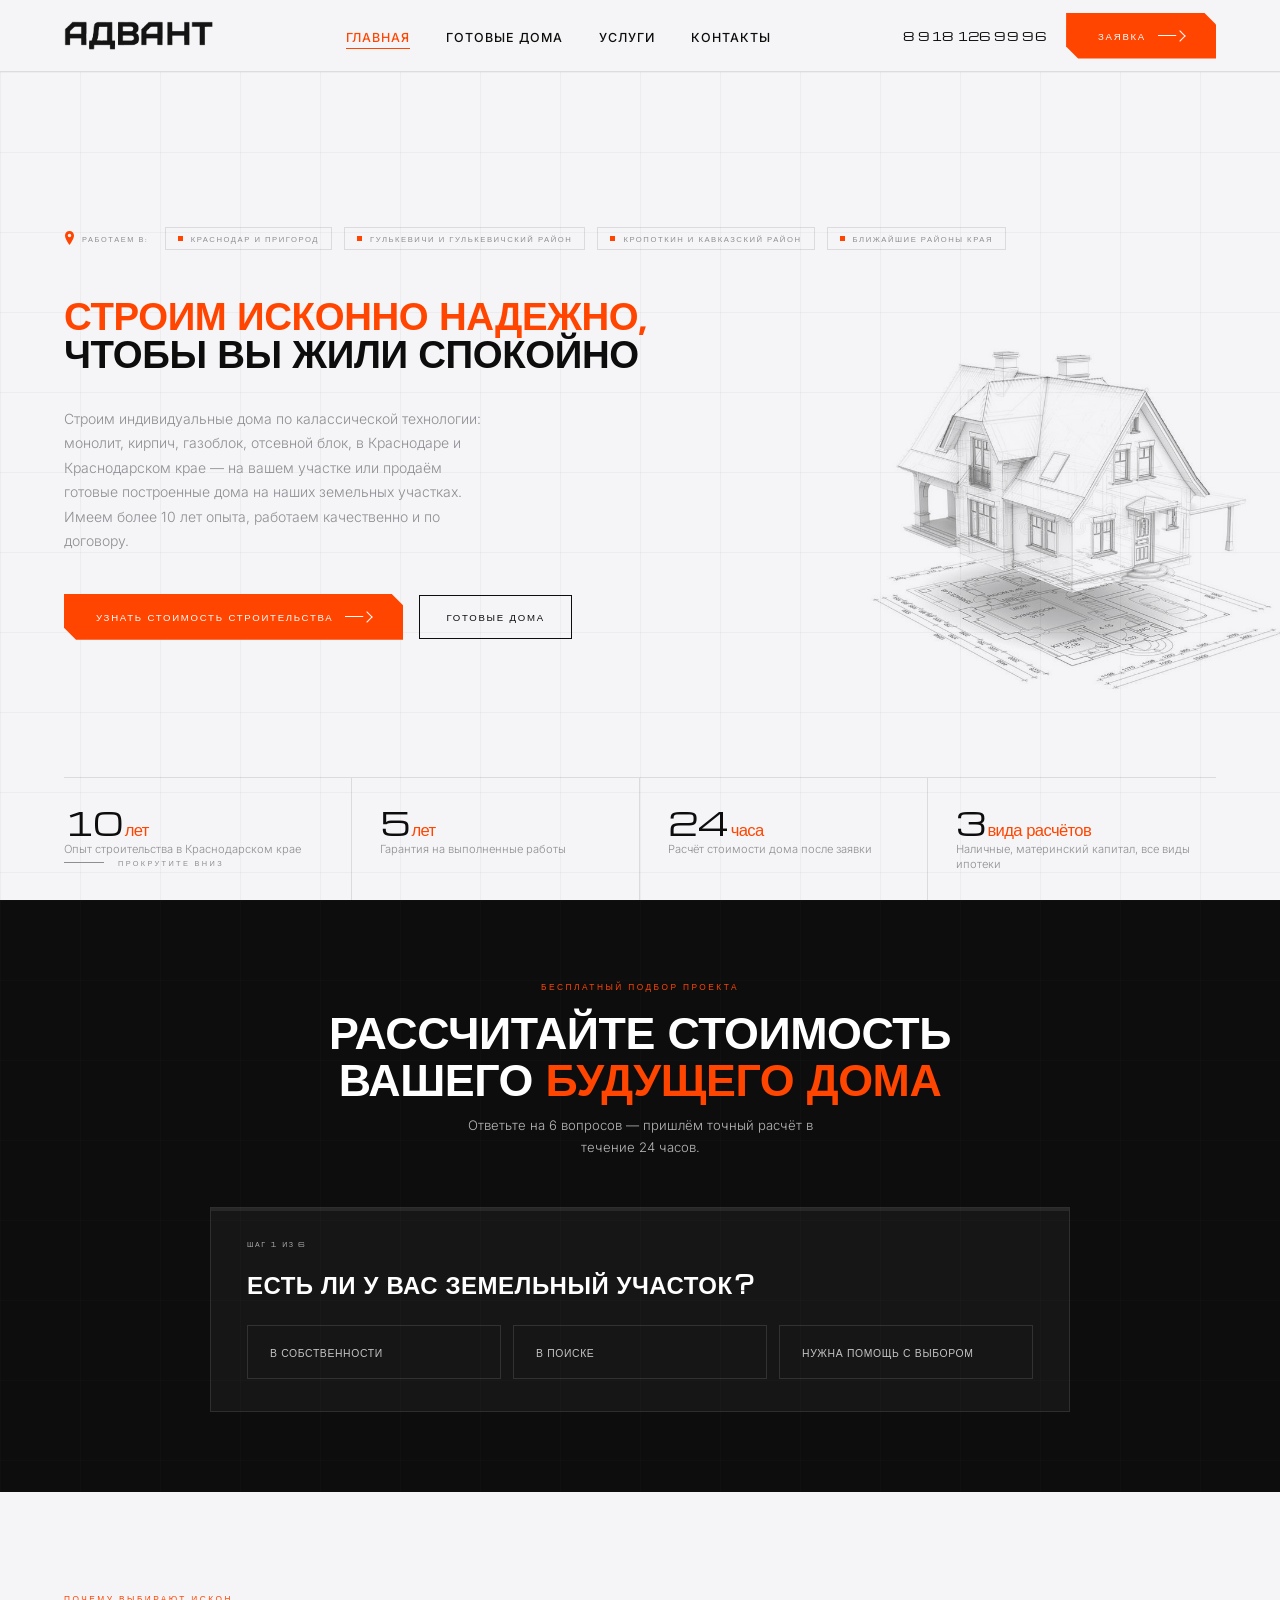
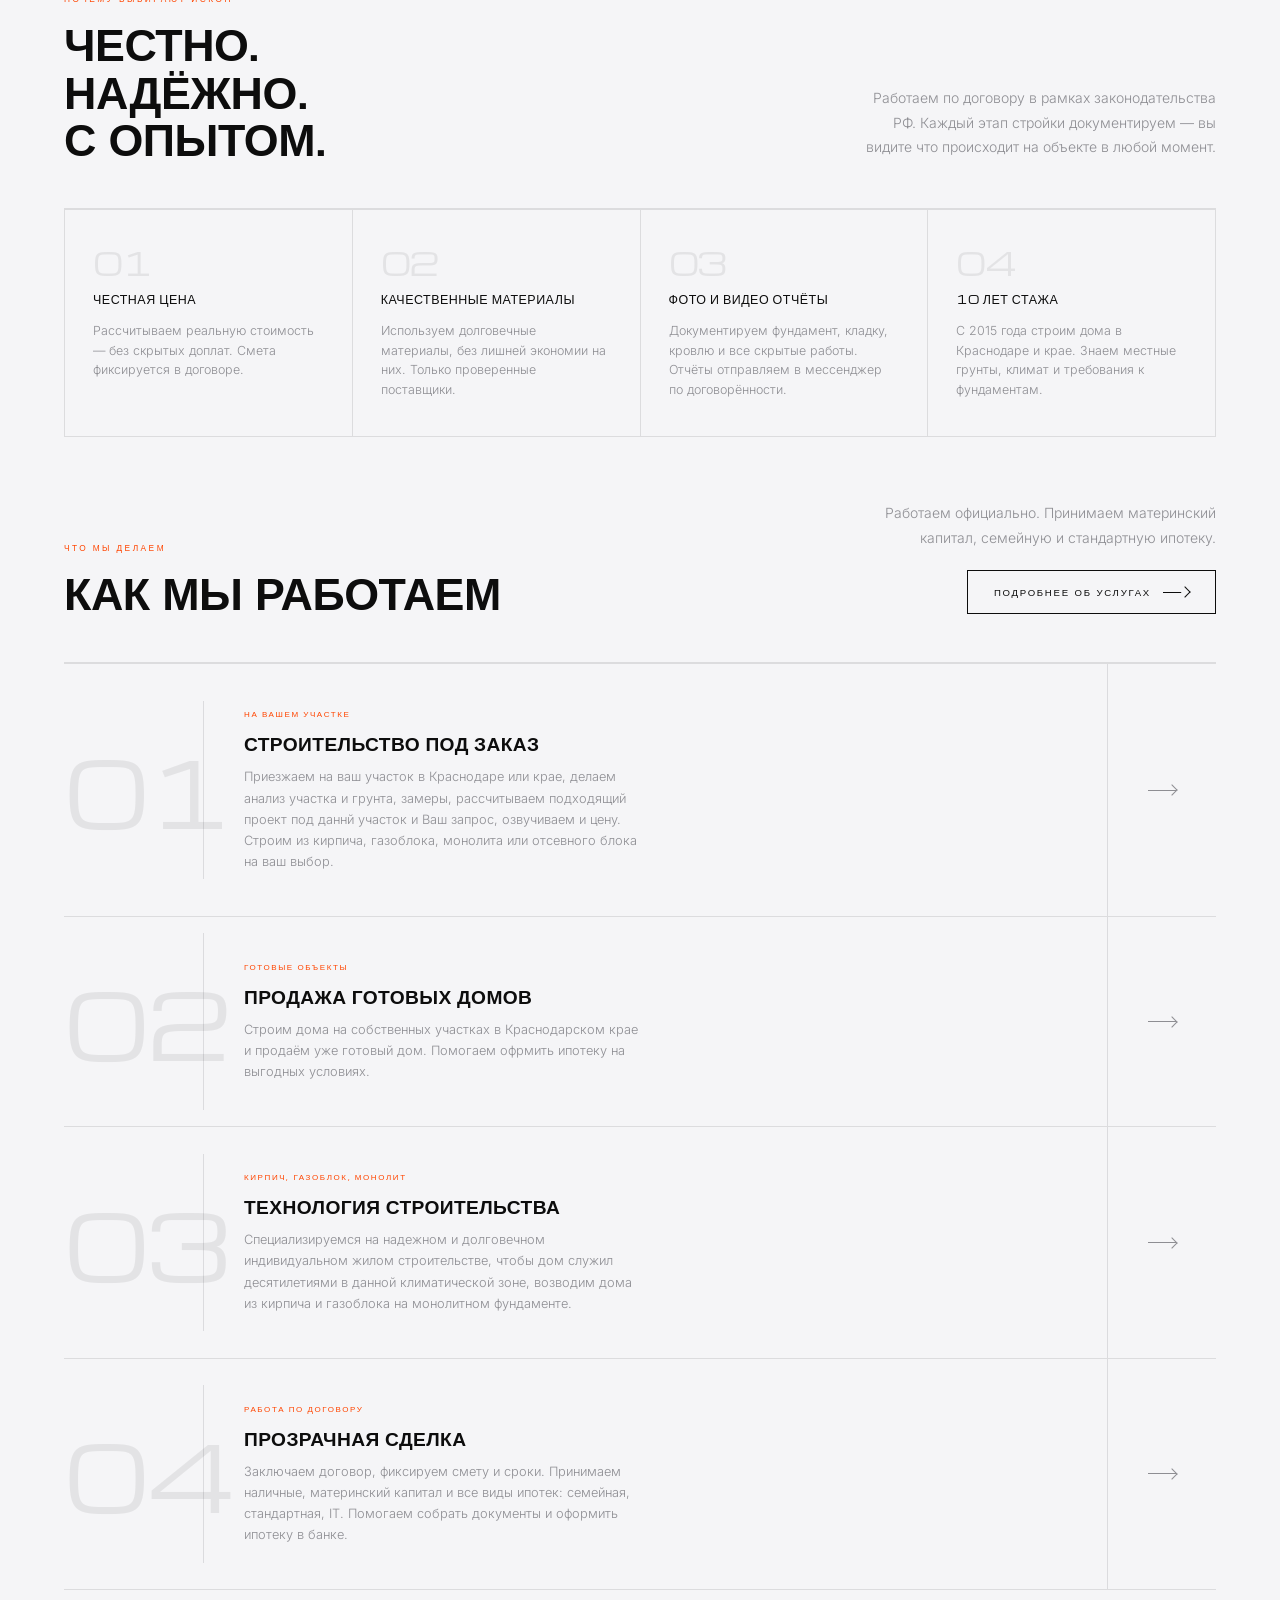
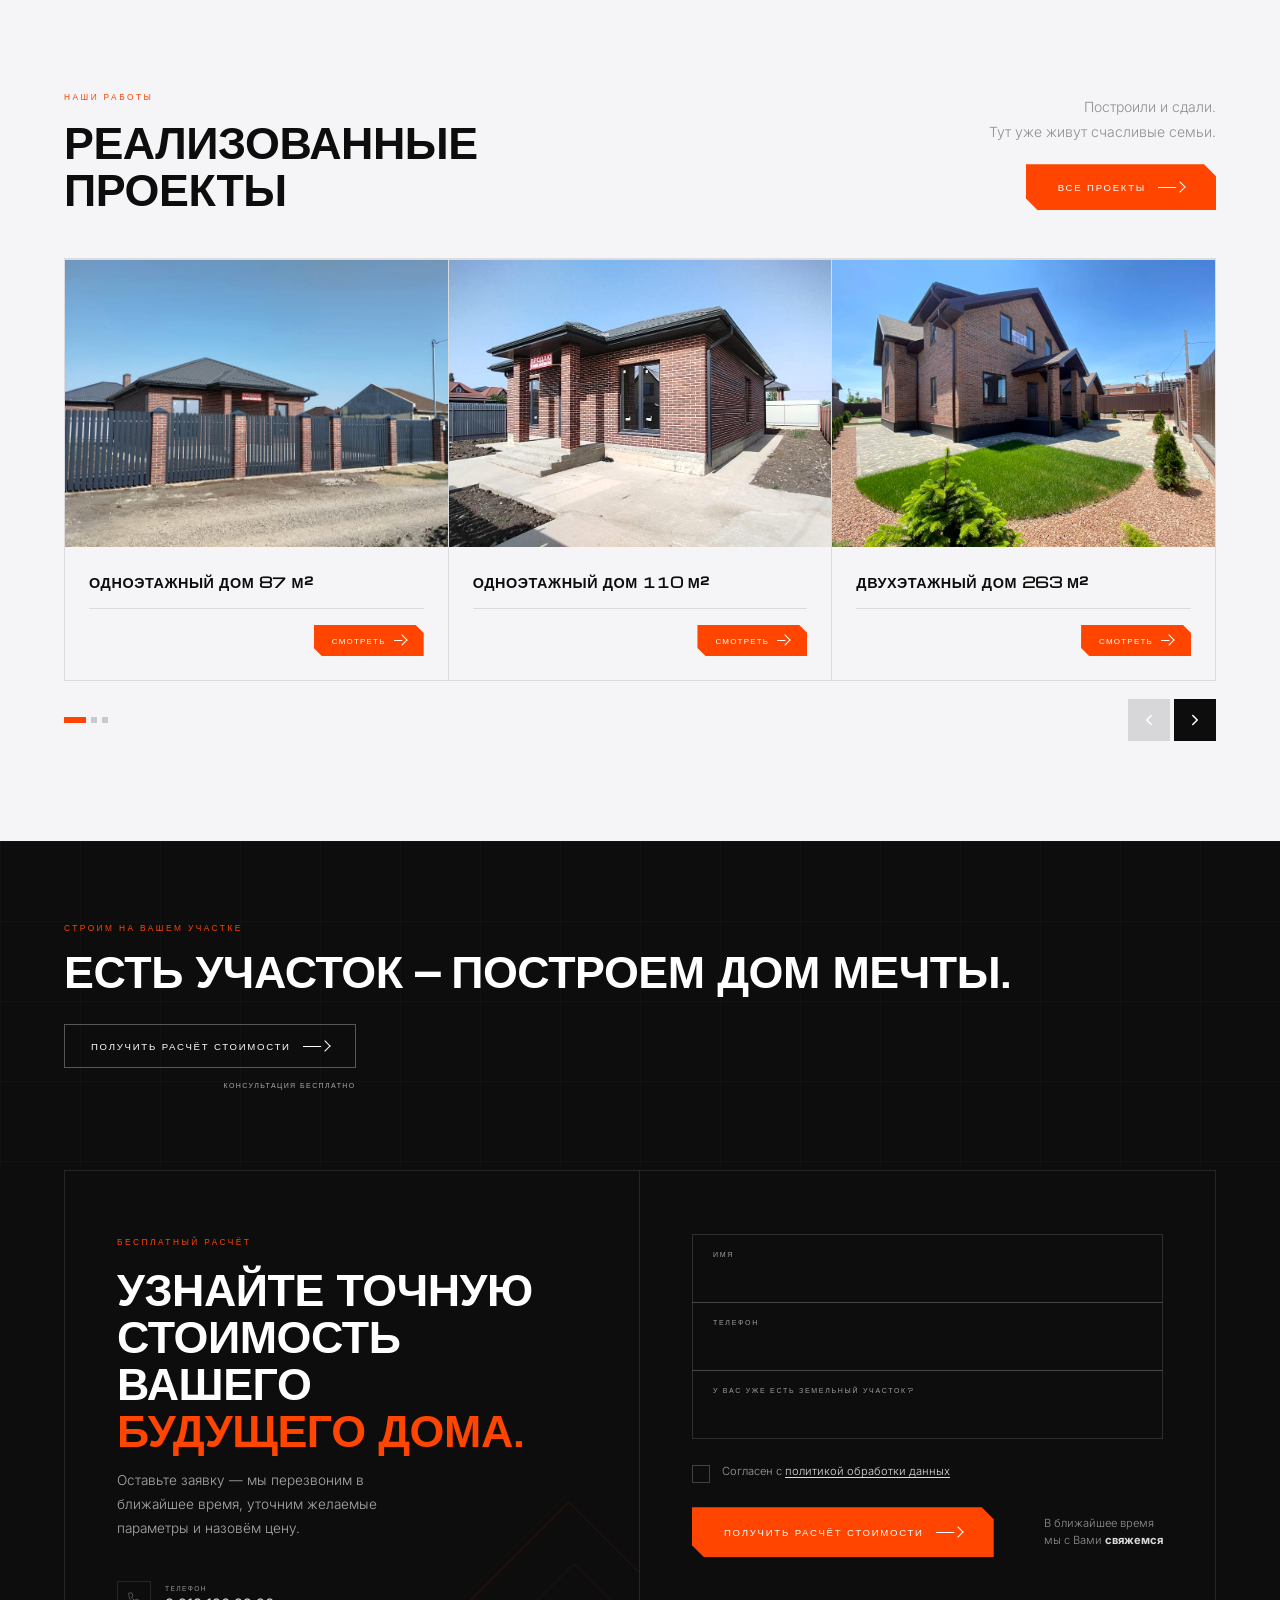
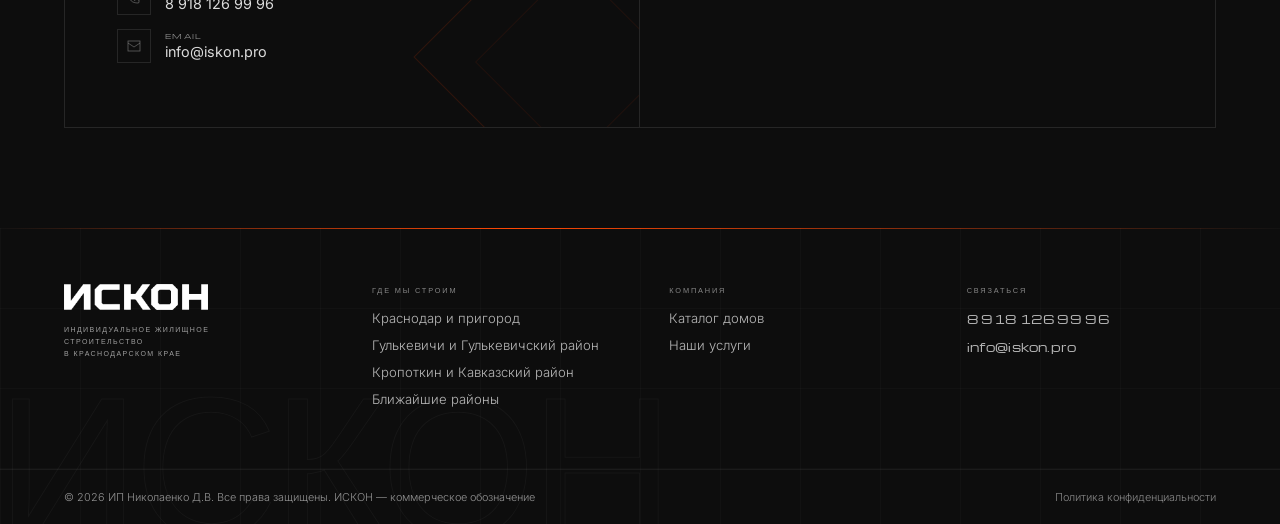
==== commit 18e714fe: "Add files via upload" ====
--- a/index.html
+++ b/index.html
@@ -16,9 +16,9 @@
   <!-- /Yandex.Metrika counter -->
   <meta charset="UTF-8" />
   <meta name="viewport" content="width=device-width, initial-scale=1.0" />
-  <title>ИСКОН — Строительство и продажа частных домов в Краснодаре и Краснодарском крае</title>
-  <meta name="description" content="Строим качественные дома в Краснодаре и крае. 10 лет опыта. Используем кирпич и газоблок. Сопровождаем сделки по ипотеке. Фото-отчёты всех этапов строительства." />
-  <meta name="keywords" content="строительство домов Краснодар, купить дом Краснодарский край, ИЖС Краснодар, кирпичный дом под ключ, дома из газоблока Краснодар" />
+  <title>ИСКОН — Строительство и продажа частных домов в Краснодаре, Кропоткине и Гулькевичи</title>
+  <meta name="description" content="Свой дом по цене квартиры! Комплексное строительство в Краснодаре, Кропоткине и Гулькевичи от ИСКОН. От фундамента до кровли с гарантией. Узнайте стоимость своего будущего дома прямо сейчас. Возможно строительство дома в ипотеку." />
+  <meta name="keywords" content="строительство домов Краснодар, купить дом Краснодар, ИЖС Краснодар, кирпичный дом под ключ, дома из газоблока Краснодар, строители краснодарский край, Кропоткин строители, Кавказский район построить дом, Гулькевичи частный дом, Гулькевичский район" />
   <meta property="og:title"       content="ИСКОН — Строительство домов в Краснодаре" />
   <meta property="og:description" content="Строим на вашем участке и продаём готовые дома в Краснодарском крае. 10 лет опыта. Кирпич, газоблок, вальмовые кровли." />
   <meta property="og:image"       content="images/og-cover.jpg" />
@@ -885,7 +885,7 @@
     </nav>
   </div>
   <div class="footer__bottom">
-    <span class="footer__copy">© 2026 ИСКОН. Строительство домов в Краснодарском крае.</span>
+    <span class="footer__copy">© 2026 ИП Николаенко Д.В. Все права защищены. ИСКОН — коммерческое обозначение</span>
     <div class="footer__legal"><a href="#" onclick="openPrivacyModal();return false;">Политика конфиденциальности</a></div>
   </div>
 </footer>
@@ -1403,17 +1403,29 @@
 quizRender();
 /* ======== /QUIZ ======== */
 
-// Load privacy policy from JSON
+// Load privacy policy from JSON and render plain text as HTML
+function _privacyToHtml(text) {
+  const esc = s => s.replace(/&/g,'&amp;').replace(/</g,'&lt;').replace(/>/g,'&gt;');
+  return text.trim().split(/\n{2,}/).filter(p => p.trim()).map(p => {
+    let html = esc(p.trim()).replace(/\n/g, '<br>');
+    html = html.replace(/([a-zA-Z0-9._%+\-]+@[a-zA-Z0-9.\-]+\.[a-zA-Z]{2,})/g,
+      '<a href="mailto:$1" style="color:var(--orange);">$1</a>');
+    html = html.replace(/(https?:\/\/[^\s<&]+)/g,
+      '<a href="$1" style="color:var(--orange);">$1</a>');
+    return `<p style="margin-bottom:16px;">${html}</p>`;
+  }).join('');
+}
+
 (async function loadPrivacy() {
   try {
     const r = await fetch('data/privacy.json?' + Date.now());
     const d = await r.json();
     const body = document.getElementById('privacy-body');
-    if (body && d.html) {
-      body.innerHTML = d.html +
-        `<p style="font-size:0.72rem;color:var(--grey);margin-top:8px;">Дата последнего обновления: ${d.updatedAt || ''}</p>`;
-    }
-  } catch(e) { /* fallback: content stays as-is */ }
+    if (!body) return;
+    const content = d.text ? _privacyToHtml(d.text) : (d.html || '');
+    body.innerHTML = content +
+      `<p style="font-size:0.72rem;color:var(--grey);margin-top:8px;">Дата последнего обновления: ${d.updatedAt || ''}</p>`;
+  } catch(e) {}
 })();
 
 function openPrivacyModal() {
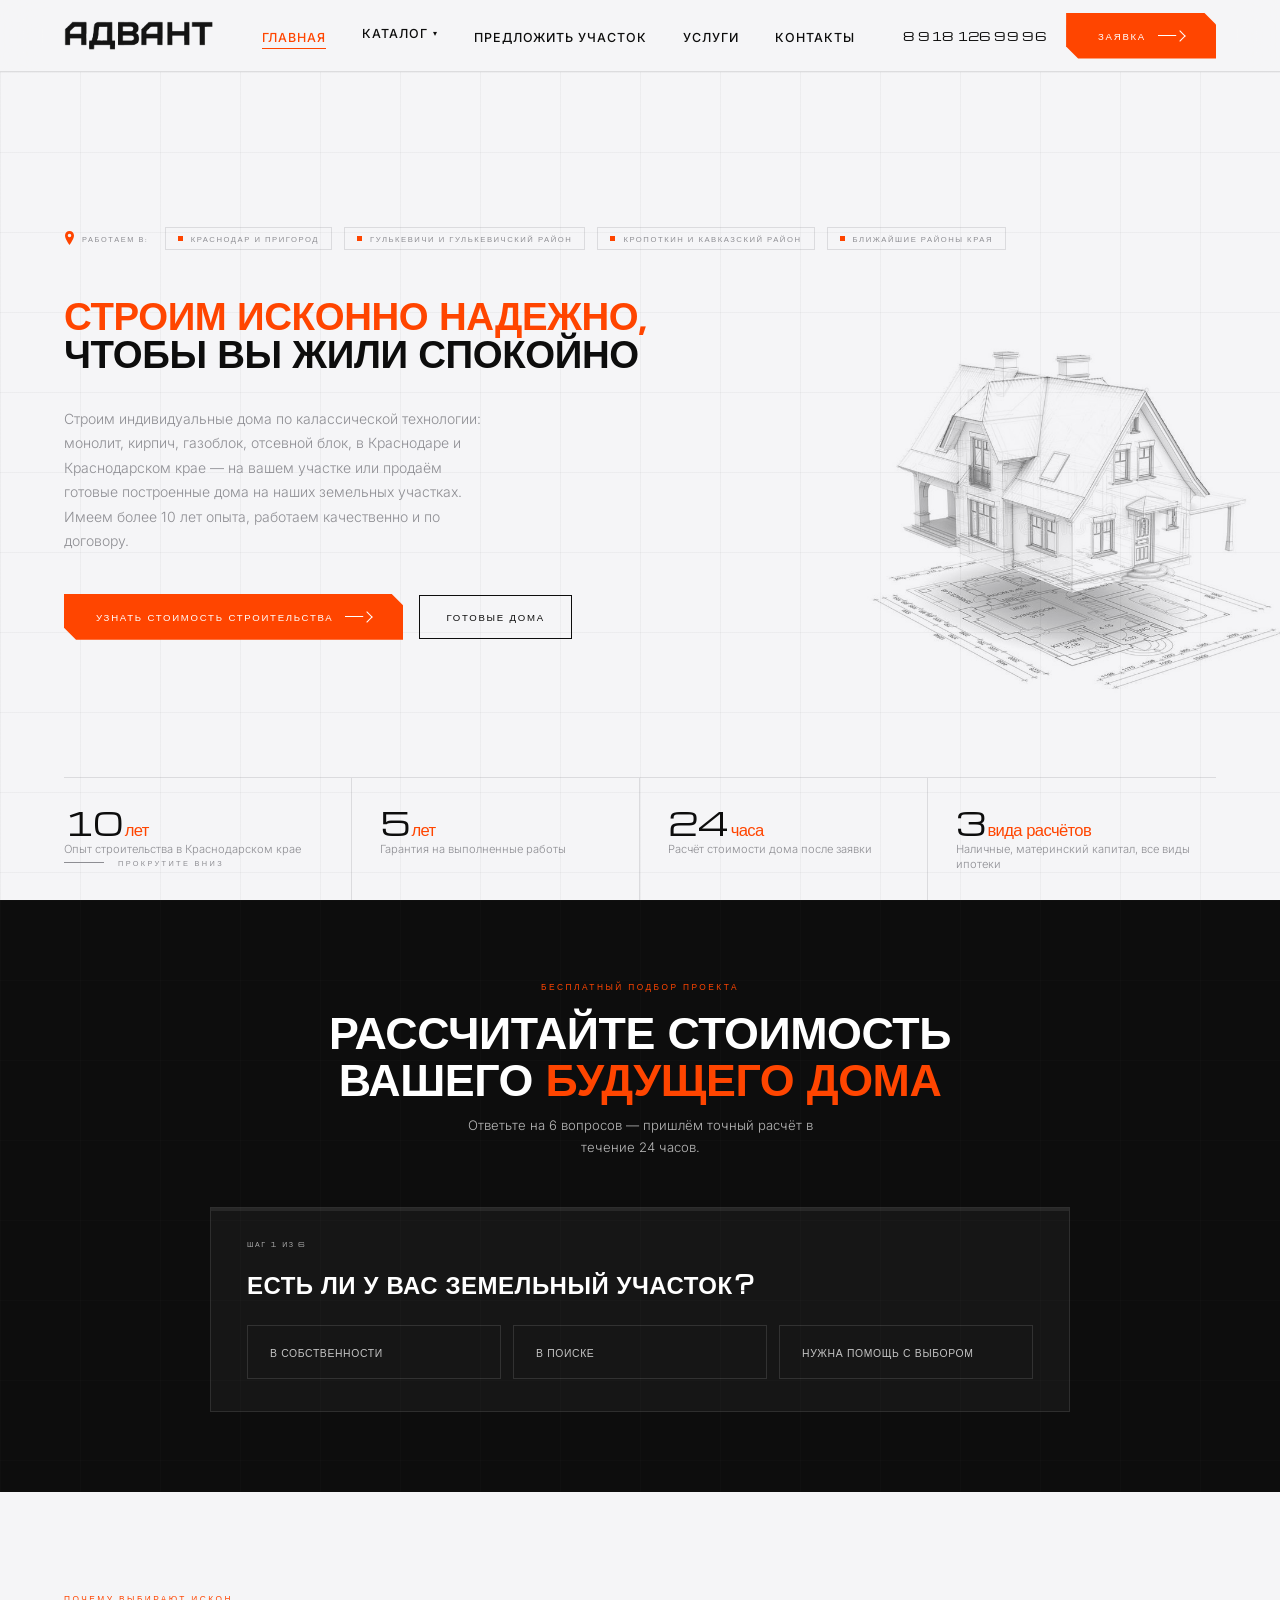
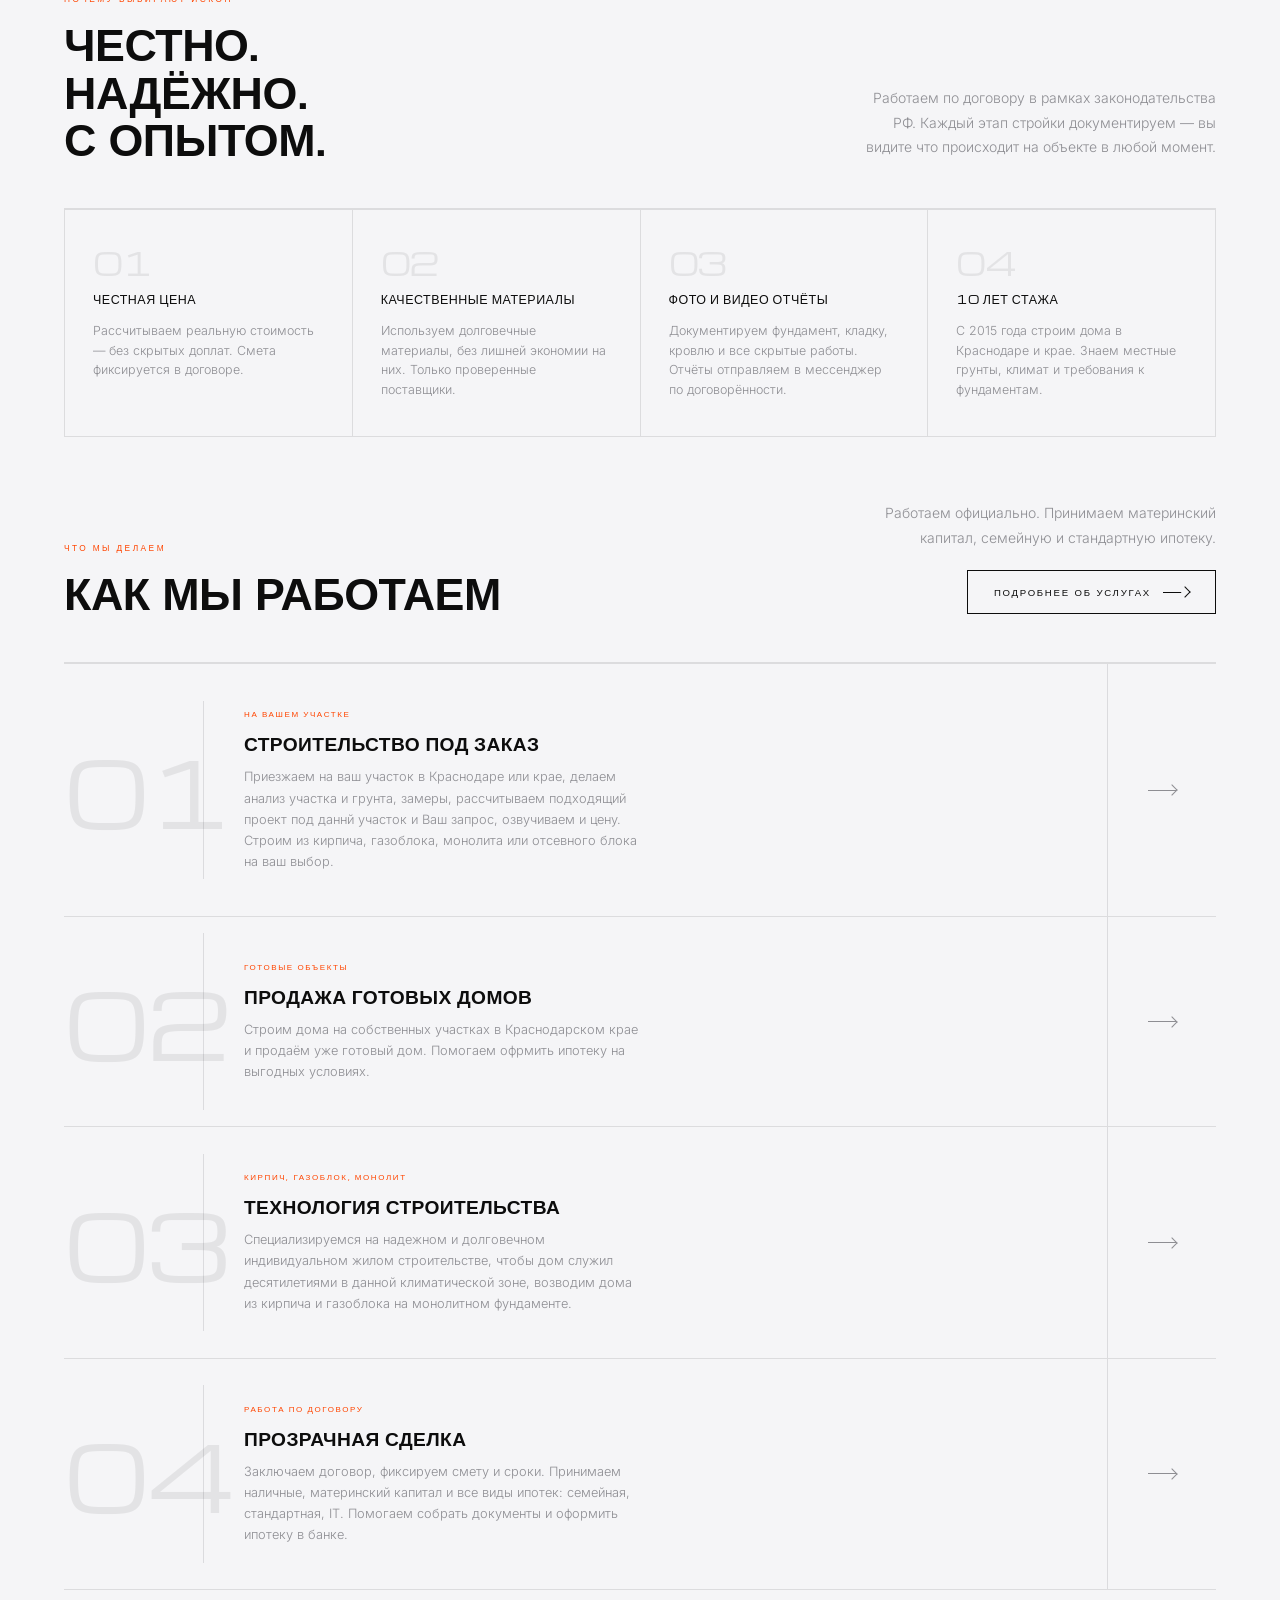
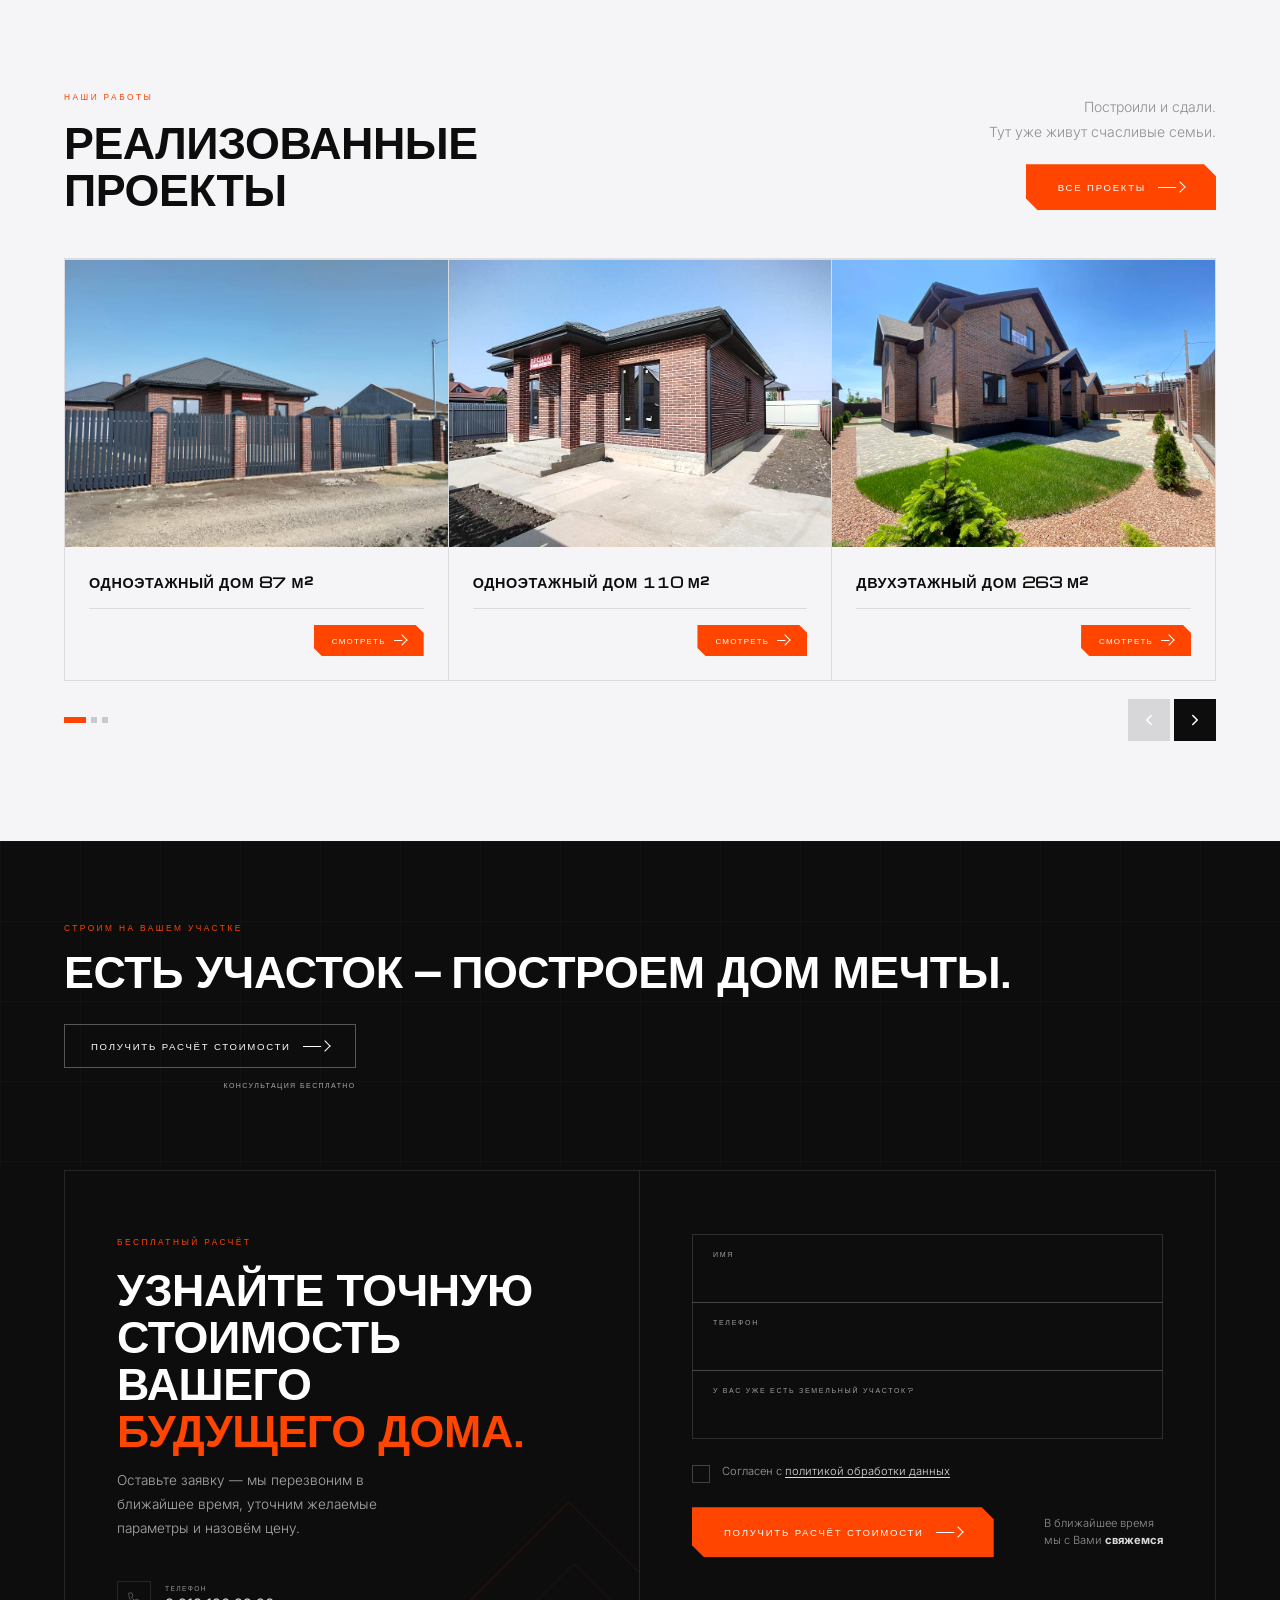
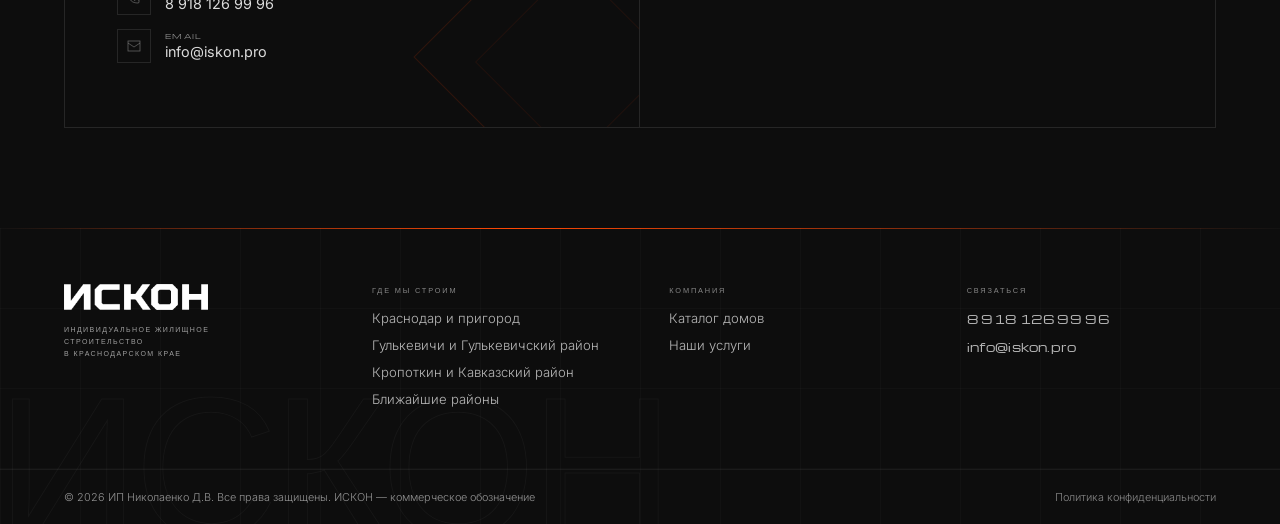
==== commit 5c546cfd: "feat: новая навигация, страница участков и предложения участка Навигация: - Dropdown «Каталог» → «Го" ====
--- a/index.html
+++ b/index.html
@@ -25,6 +25,8 @@
   <meta property="og:type"        content="website" />
   <link rel="canonical" href="https://iskon.pro/" />
   <link rel="icon" href="images/favicon.ico" type="image/x-icon" />
+  <link rel="icon" href="images/favicon-32x32.png" type="image/png" sizes="32x32" />
+  <link rel="apple-touch-icon" href="images/apple-touch-icon.png" />
   <link rel="preconnect" href="https://fonts.googleapis.com" />
   <link rel="preconnect" href="https://fonts.gstatic.com" crossorigin />
   <link href="https://fonts.googleapis.com/css2?family=Michroma&family=Inter:wght@300;400;500&display=swap" rel="stylesheet" />
@@ -394,7 +396,14 @@
   </a>
   <ul class="nav__links">
     <li><a href="index.html" class="active">Главная</a></li>
-    <li><a href="catalog.html">Готовые дома</a></li>
+    <li class="nav__item">
+      <button class="nav__drop-btn">Каталог <span class="nav__drop-arr">▾</span></button>
+      <div class="nav__drop-menu">
+        <a href="catalog.html">🏘 Готовые дома</a>
+        <a href="lands.html">🌿 Земельные участки</a>
+      </div>
+    </li>
+    <li><a href="offer-land.html">Предложить участок</a></li>
     <li><a href="services.html">Услуги</a></li>
     <li><a href="#footer">Контакты</a></li>
   </ul>
@@ -413,6 +422,8 @@
 <div class="nav__mobile" id="mobile-menu" role="navigation">
   <a href="index.html">Главная</a>
   <a href="catalog.html">Готовые дома</a>
+  <a href="lands.html">Земельные участки</a>
+  <a href="offer-land.html">Предложить участок</a>
   <a href="services.html">Услуги</a>
   <a href="#footer">Контакты</a>
   <a href="tel:+79181269996" style="color:var(--orange);">8 918 126 99 96</a>
--- a/css/main.css
+++ b/css/main.css
@@ -164,6 +164,84 @@
   color: var(--black);
   letter-spacing: 0.03em;
 }
+
+/* Nav dropdown */
+.nav__item { position: relative; list-style: none; }
+.nav__drop-btn {
+  font-family: var(--f-body);
+  font-size: 0.78rem;
+  font-weight: 500;
+  letter-spacing: 0.08em;
+  text-transform: uppercase;
+  color: var(--black);
+  background: none;
+  border: none;
+  cursor: pointer;
+  display: flex;
+  align-items: center;
+  gap: 5px;
+  transition: color 0.2s;
+  padding: 0;
+  position: relative;
+}
+.nav__drop-btn::after {
+  content: '';
+  position: absolute;
+  bottom: -4px; left: 0;
+  width: 0; height: 1px;
+  background: var(--orange);
+  transition: width 0.3s var(--ease);
+}
+.nav__item:hover .nav__drop-btn,
+.nav__drop-btn.active { color: var(--orange); }
+.nav__item:hover .nav__drop-btn::after,
+.nav__drop-btn.active::after { width: 100%; }
+.nav__drop-arr {
+  font-size: 0.65em;
+  transition: transform 0.2s;
+  display: inline-block;
+  line-height: 1;
+}
+.nav__item:hover .nav__drop-arr { transform: rotate(180deg); }
+.nav__drop-menu {
+  position: absolute;
+  top: calc(100% + 18px);
+  left: 50%;
+  transform: translateX(-50%);
+  background: var(--snow);
+  border: var(--divider);
+  box-shadow: 0 12px 40px rgba(0,0,0,0.1);
+  min-width: 230px;
+  display: none;
+  flex-direction: column;
+  z-index: 200;
+}
+/* bridge gap so mouse can move from button to menu */
+.nav__drop-menu::before {
+  content: '';
+  position: absolute;
+  top: -18px; left: 0; right: 0;
+  height: 18px;
+}
+.nav__item:hover .nav__drop-menu { display: flex; }
+.nav__drop-menu a {
+  font-family: var(--f-body);
+  font-size: 0.76rem;
+  font-weight: 500;
+  letter-spacing: 0.05em;
+  text-transform: uppercase;
+  color: var(--black);
+  padding: 13px 20px;
+  border-bottom: var(--divider);
+  transition: color 0.2s, background 0.2s;
+  display: flex;
+  align-items: center;
+  gap: 9px;
+}
+.nav__drop-menu a:last-child { border-bottom: none; }
+.nav__drop-menu a:hover { color: var(--orange); background: rgba(255,69,0,0.03); }
+.nav__drop-menu a.active { color: var(--orange); }
+.nav__drop-menu a::after { display: none; }
 
 /* Burger (mobile) */
 .nav__burger {
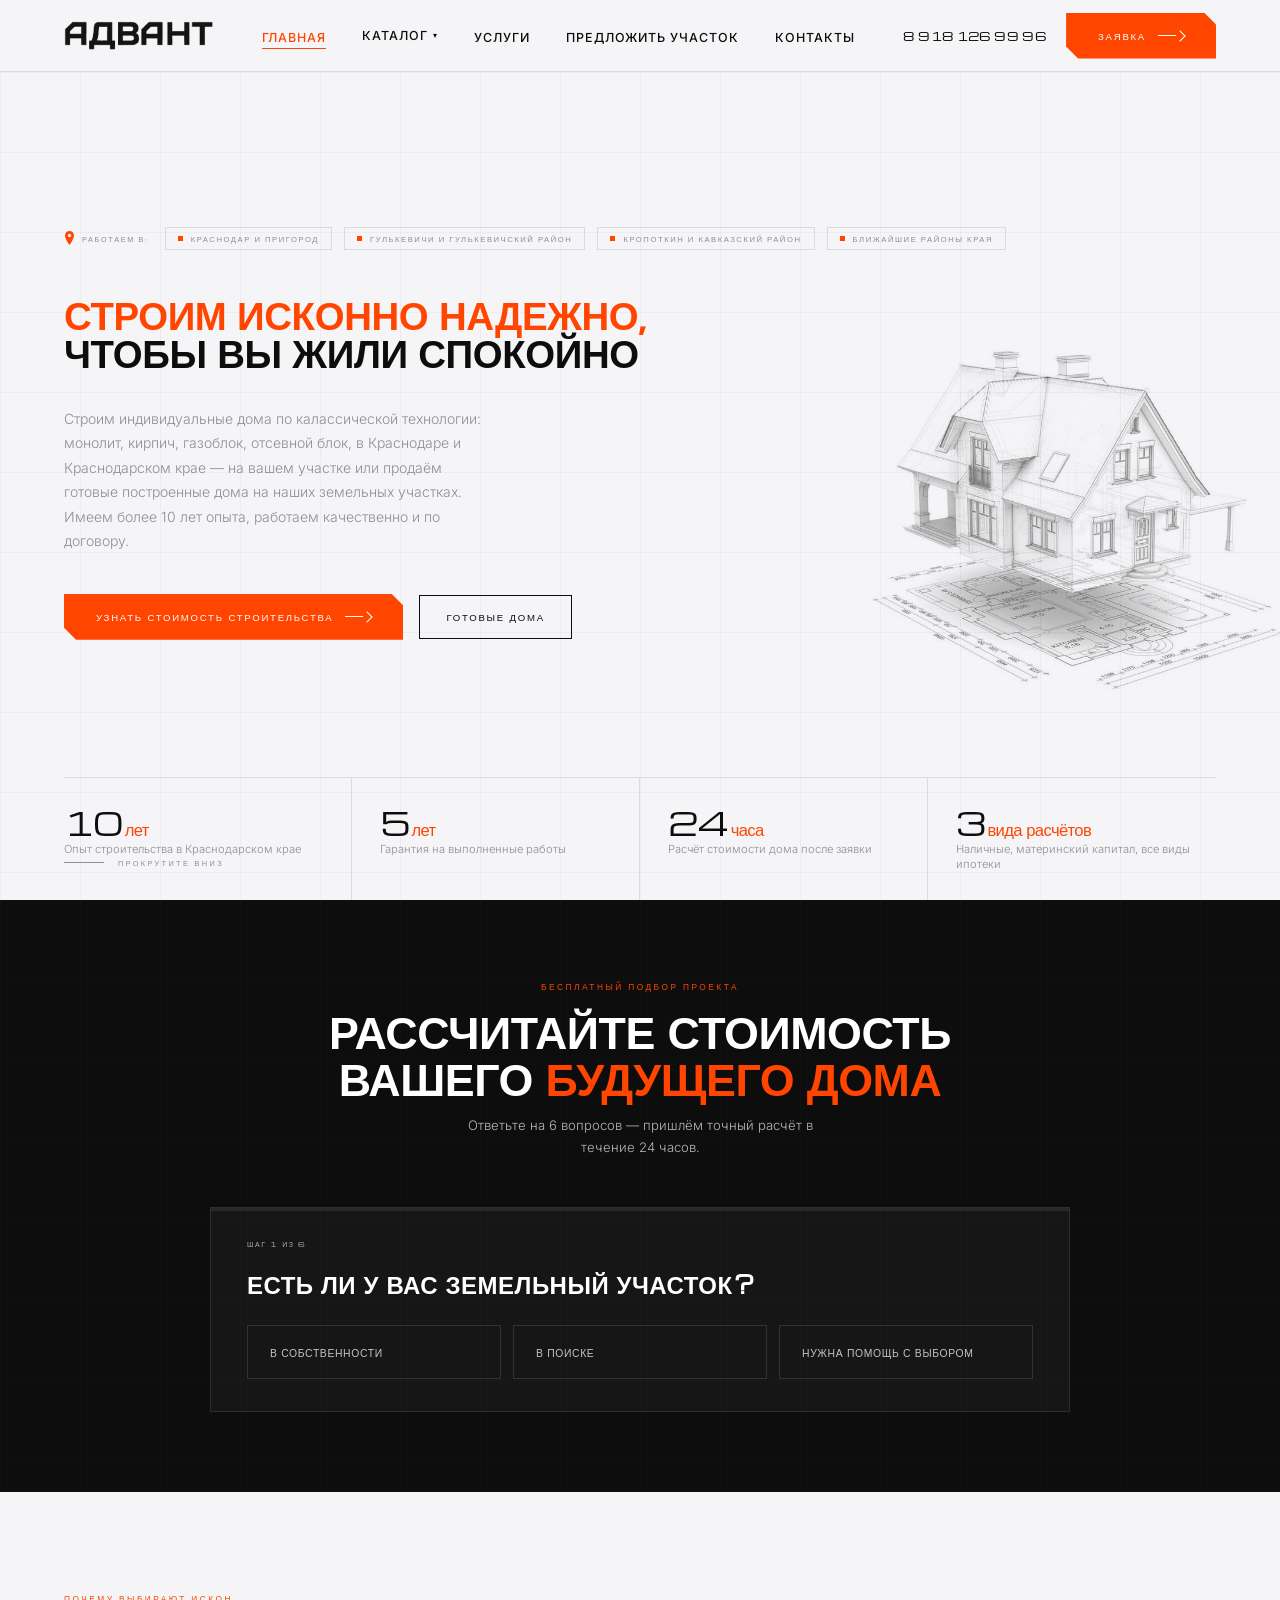
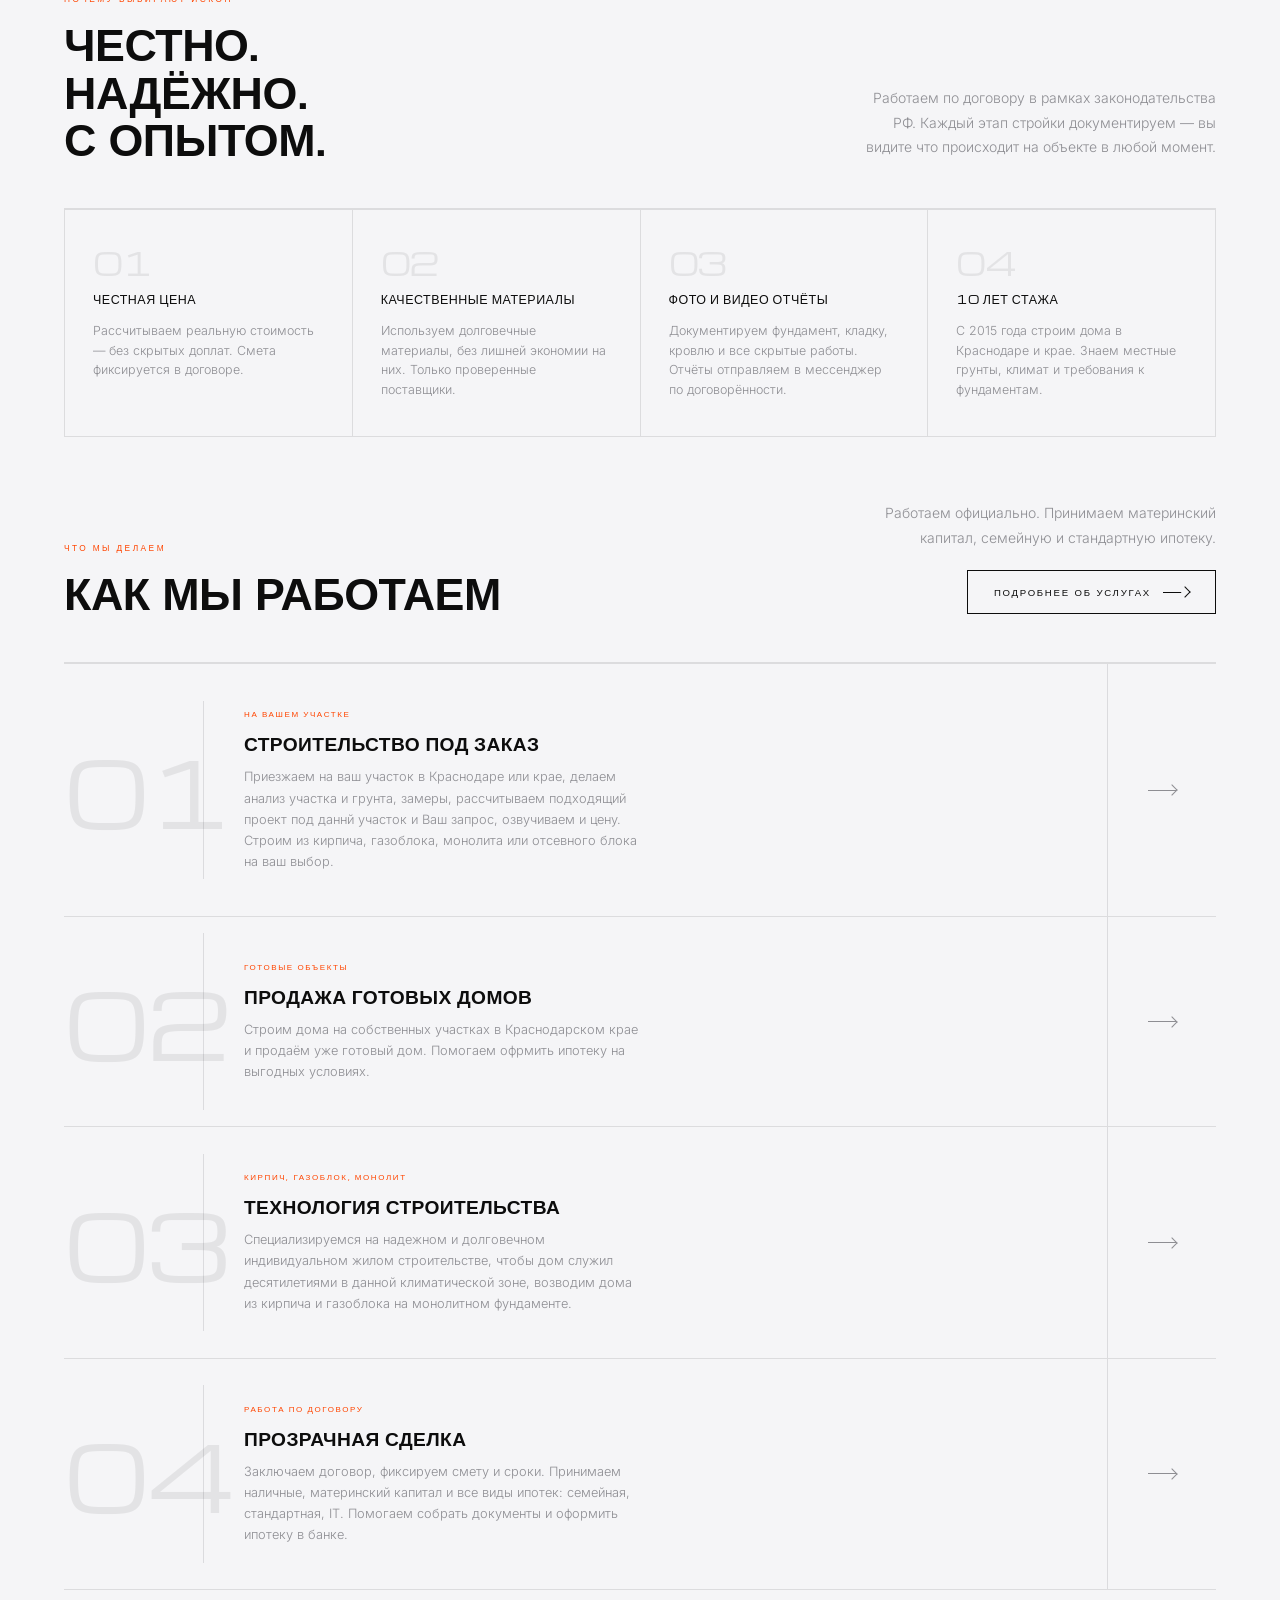
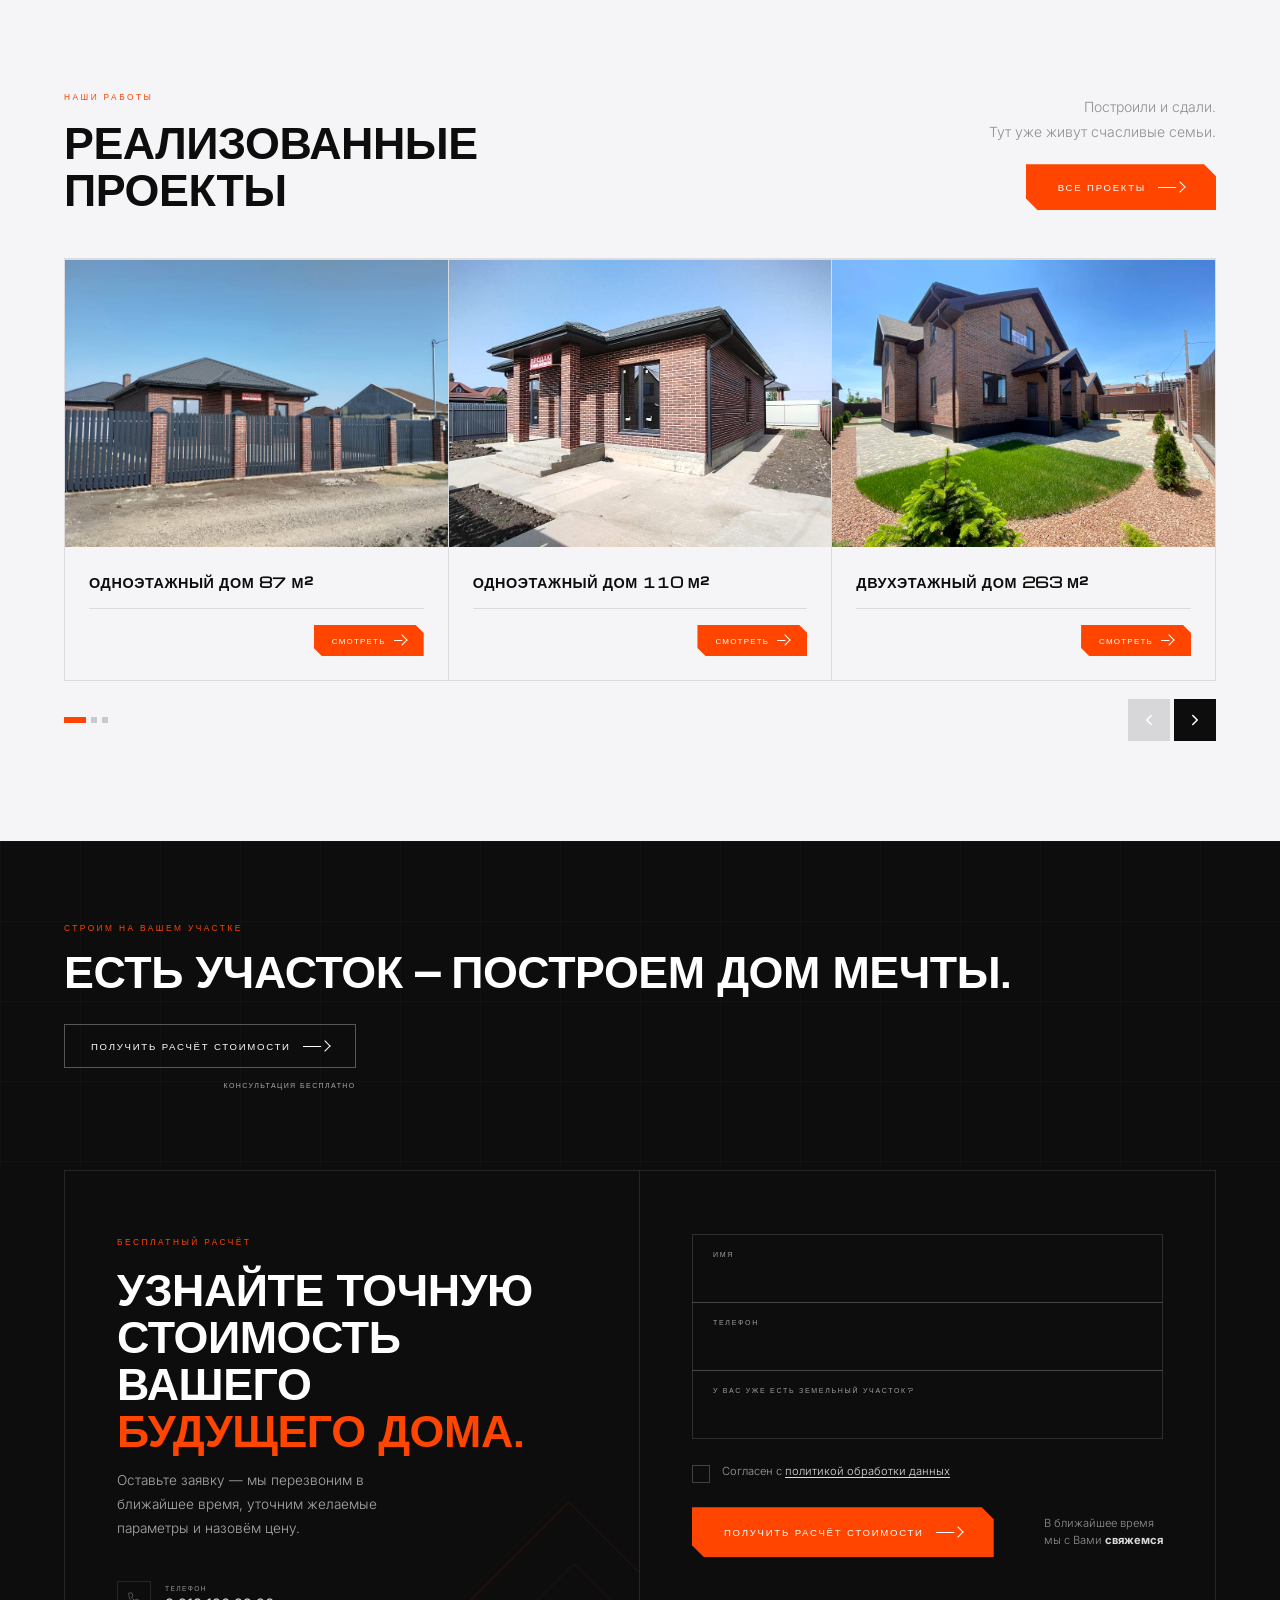
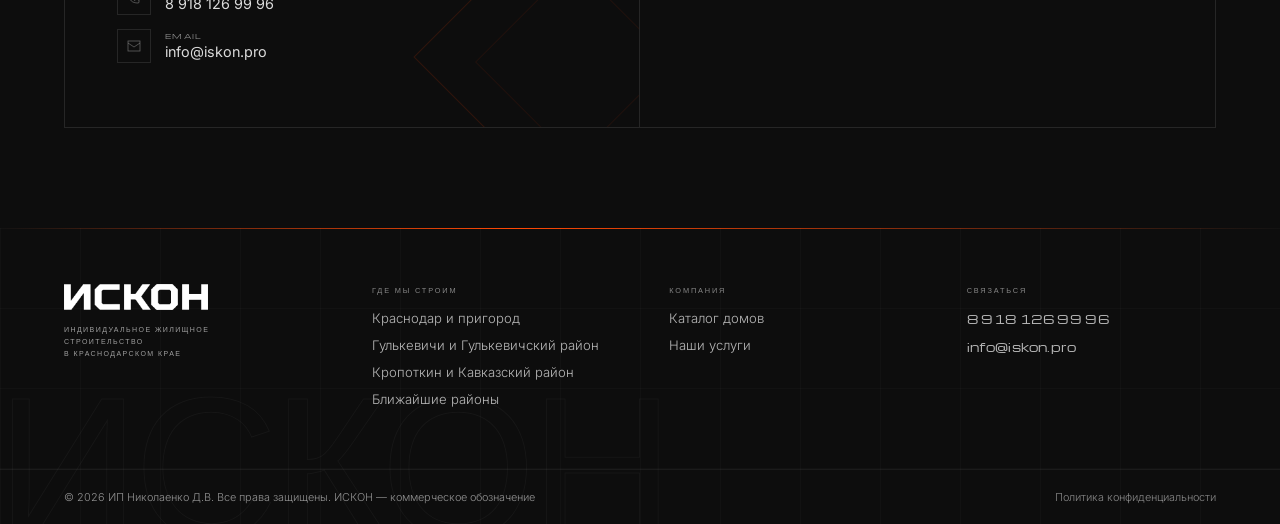
==== commit 3bf0f644: "Nav cleanup: reorder links, remove emojis, drop why-section, fix alignment - Move "Предложить участо" ====
--- a/index.html
+++ b/index.html
@@ -30,7 +30,7 @@
   <link rel="preconnect" href="https://fonts.googleapis.com" />
   <link rel="preconnect" href="https://fonts.gstatic.com" crossorigin />
   <link href="https://fonts.googleapis.com/css2?family=Michroma&family=Inter:wght@300;400;500&display=swap" rel="stylesheet" />
-  <link rel="stylesheet" href="css/main.css?v=5" />
+  <link rel="stylesheet" href="css/main.css?v=7" />
 
   <style>
     body { padding-top: 72px; }
@@ -399,12 +399,12 @@
     <li class="nav__item">
       <button class="nav__drop-btn">Каталог <span class="nav__drop-arr">▾</span></button>
       <div class="nav__drop-menu">
-        <a href="catalog.html">🏘 Готовые дома</a>
-        <a href="lands.html">🌿 Земельные участки</a>
+        <a href="catalog.html">Готовые дома</a>
+        <a href="lands.html">Земельные участки</a>
       </div>
     </li>
+    <li><a href="services.html">Услуги</a></li>
     <li><a href="offer-land.html">Предложить участок</a></li>
-    <li><a href="services.html">Услуги</a></li>
     <li><a href="#footer">Контакты</a></li>
   </ul>
   <div class="nav__right">
@@ -423,8 +423,8 @@
   <a href="index.html">Главная</a>
   <a href="catalog.html">Готовые дома</a>
   <a href="lands.html">Земельные участки</a>
+  <a href="services.html">Услуги</a>
   <a href="offer-land.html">Предложить участок</a>
-  <a href="services.html">Услуги</a>
   <a href="#footer">Контакты</a>
   <a href="tel:+79181269996" style="color:var(--orange);">8 918 126 99 96</a>
 </div>
@@ -907,6 +907,13 @@
 burger.addEventListener('click', () => {
   const open = mobileMenu.classList.toggle('open');
   burger.setAttribute('aria-expanded', open);
+});
+
+document.querySelectorAll('.nav__item').forEach(function(item) {
+  var menu = item.querySelector('.nav__drop-menu');
+  if (!menu) return;
+  item.addEventListener('mouseenter', function() { menu.style.display = 'flex'; });
+  item.addEventListener('mouseleave', function() { menu.style.display = 'none'; });
 });
 
 const scrollHint = document.getElementById('scroll-hint');
--- a/css/main.css
+++ b/css/main.css
@@ -127,6 +127,7 @@
 }
 .nav__links {
   display: flex;
+  align-items: center;
   gap: 36px;
   list-style: none;
 }
